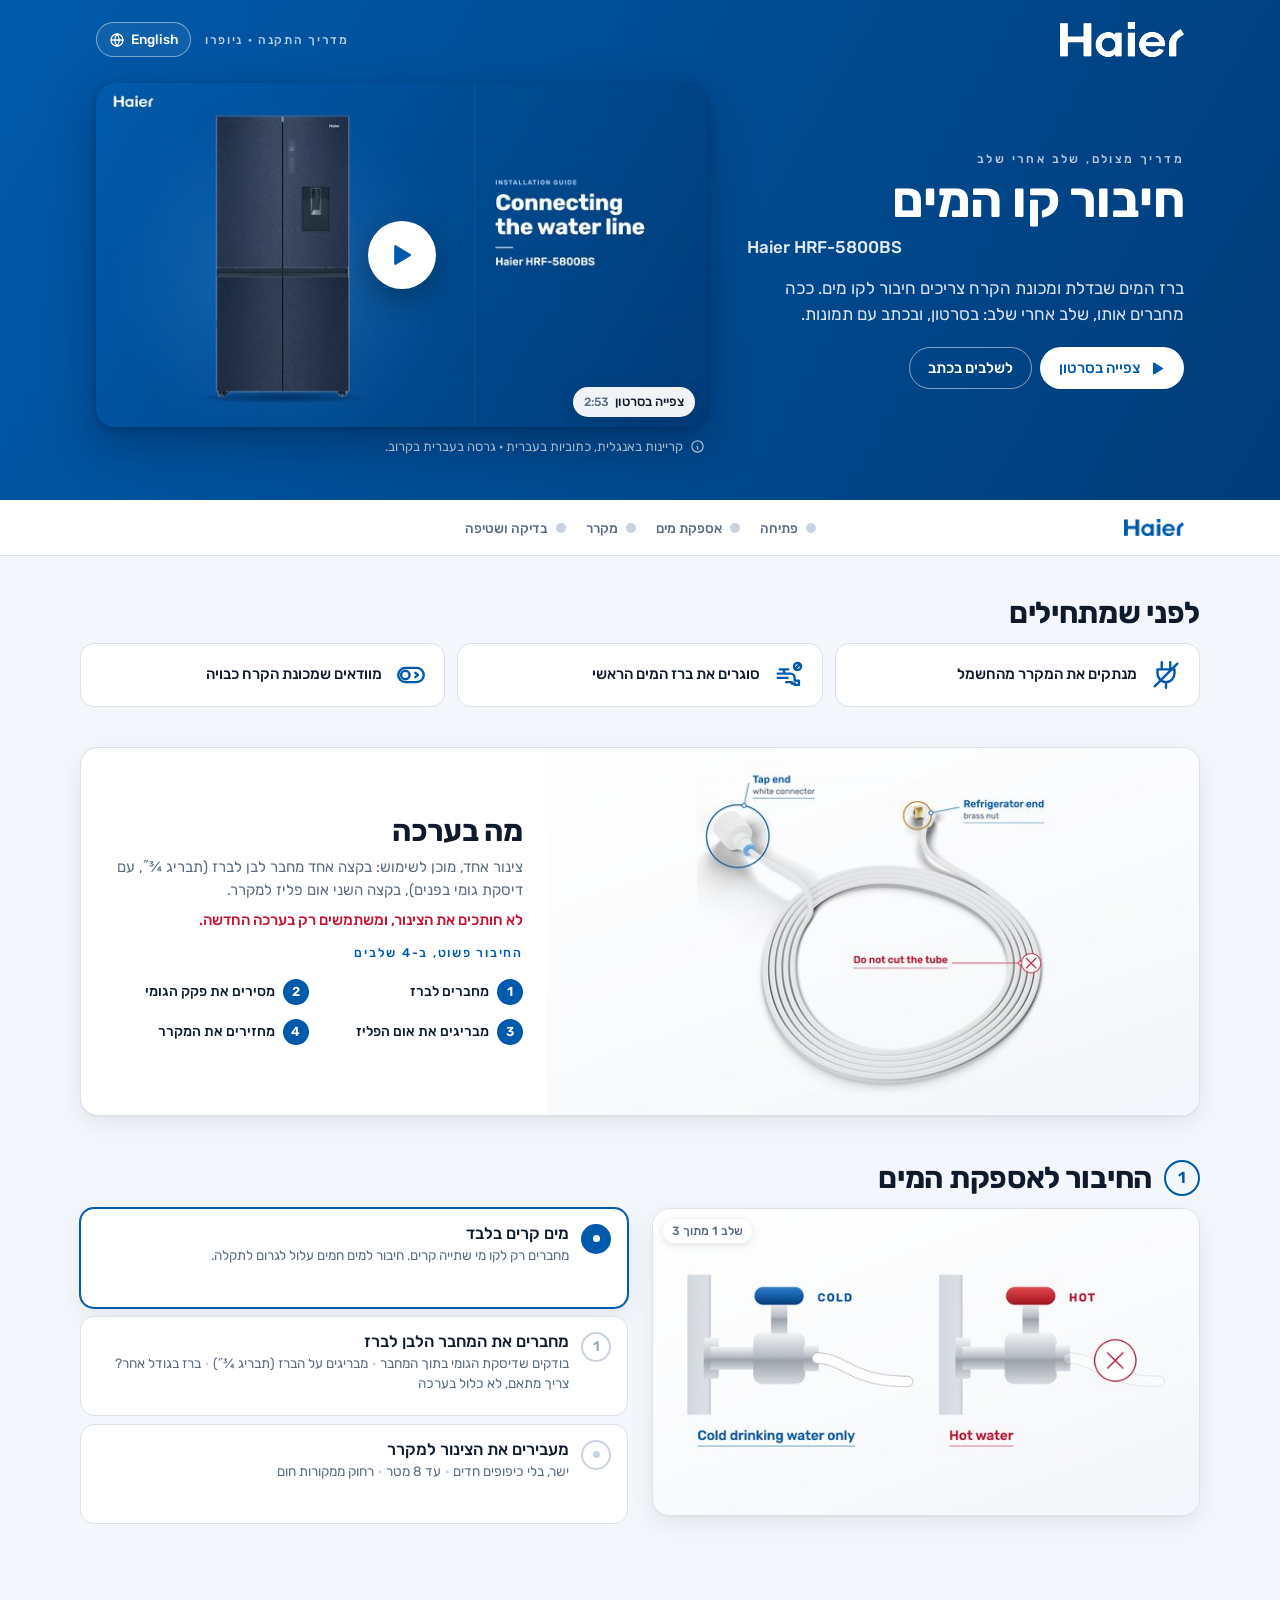
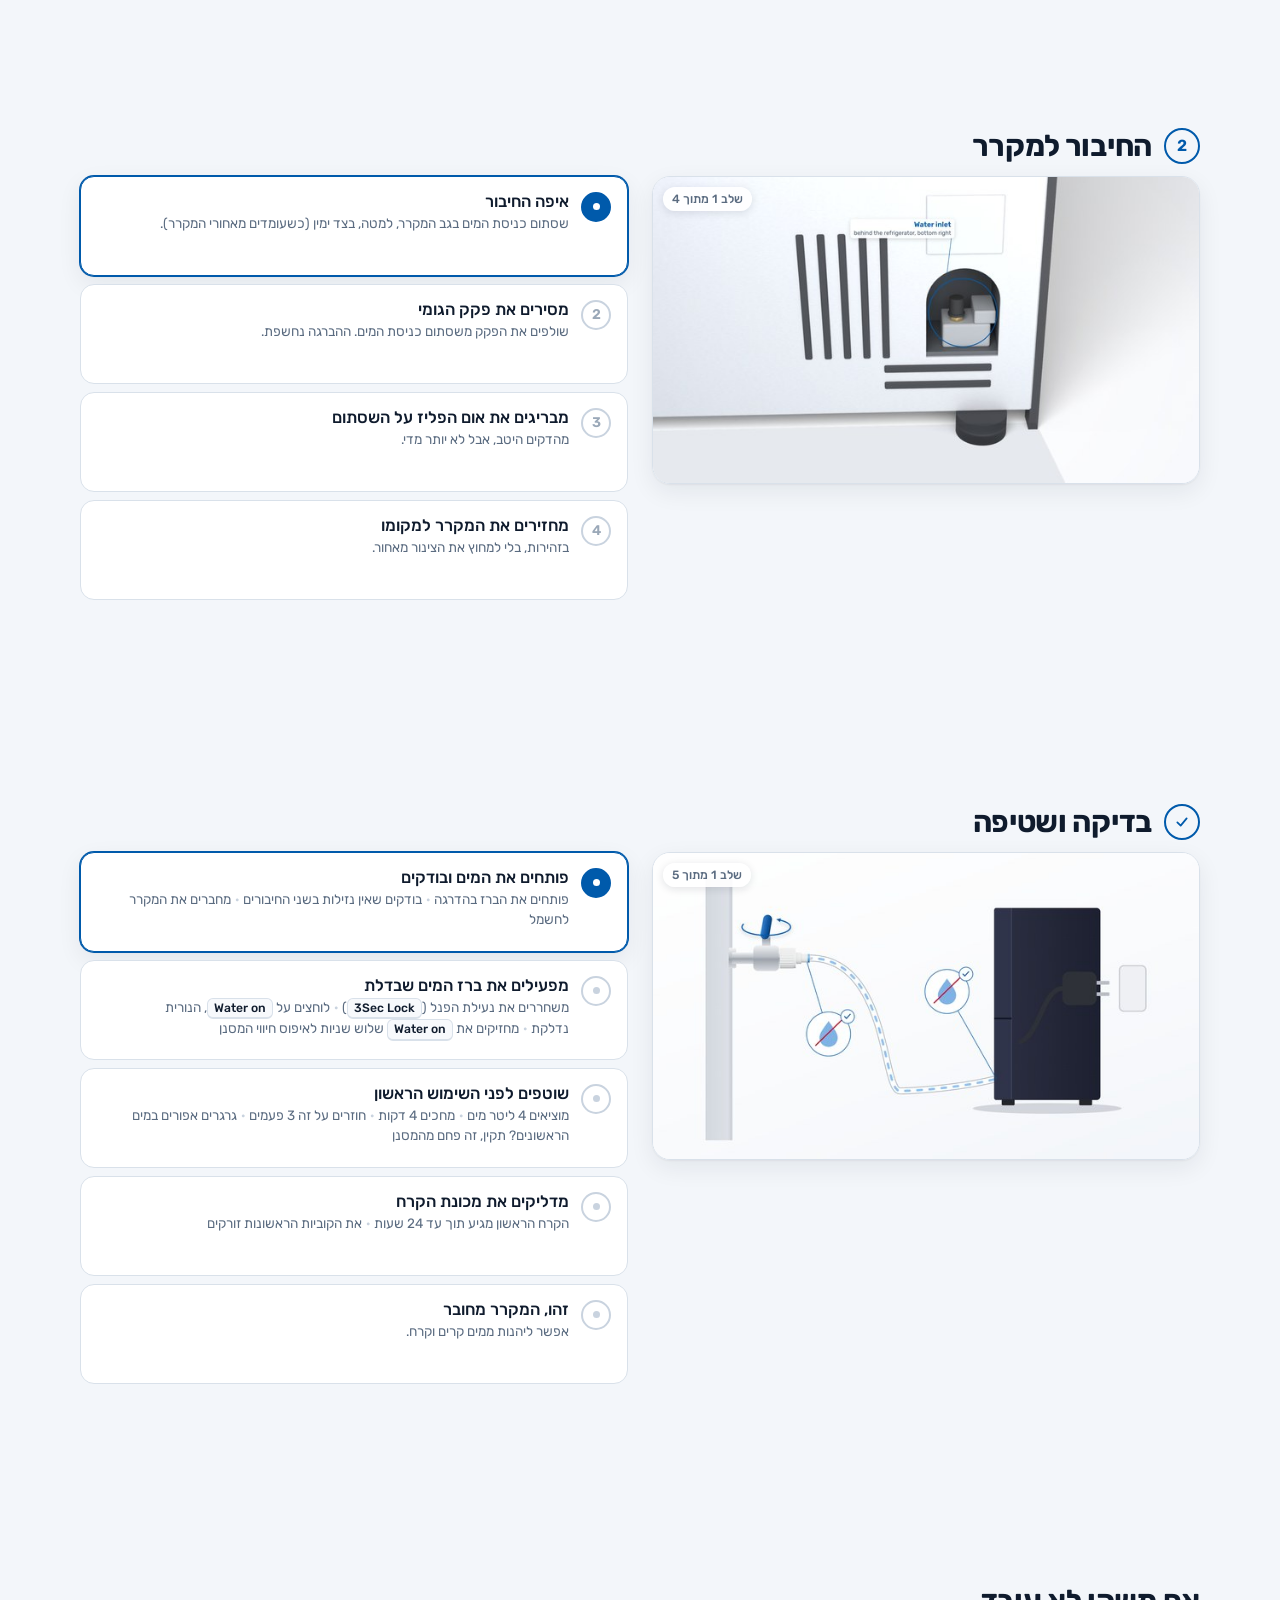
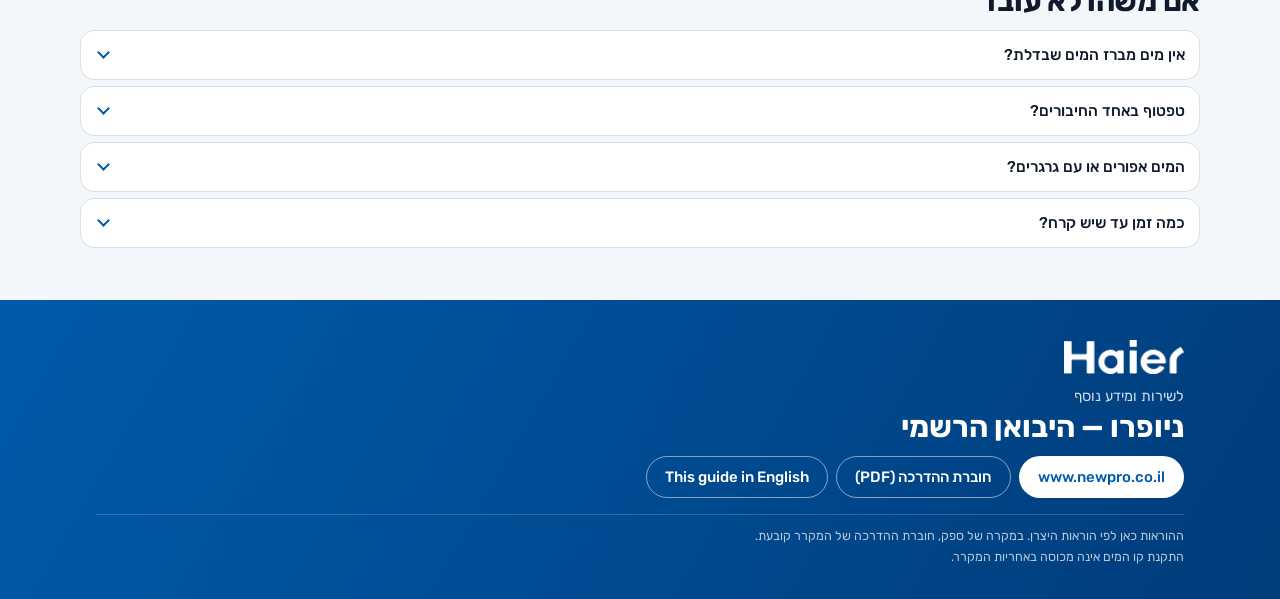
==== haier-hrf-5800bs/index.html @ 28e9e1e9 "Haier HRF-5800BS guide: water-line page (he + en), interactive chapter viewer, v2.2 videos, gateway " ====
<!doctype html>
<html lang="he" dir="rtl">
<head>
<script>
/* Always open at the top (mobile + desktop): no browser scroll restoration,
   no jump to a #section left in the URL by an in-page link. */
(function () {
  try { if ("scrollRestoration" in history) history.scrollRestoration = "manual"; } catch (e) {}
  var moved = false;
  ["touchstart", "pointerdown", "wheel", "keydown"].forEach(function (t) {
    try { window.addEventListener(t, function () { moved = true; }, { capture: true, passive: true, once: true }); } catch (e) {}
  });
  function busy() { return !!(document.fullscreenElement || document.webkitFullscreenElement || window.__nlHold); }
  function top(force) {
    if (busy() || (moved && force !== true)) return;
    var h = document.documentElement, prev = h.style.scrollBehavior;
    h.style.scrollBehavior = "auto";
    window.scrollTo(0, 0);
    h.style.scrollBehavior = prev;
  }
  if (location.hash) { try { history.replaceState(null, "", location.pathname + location.search); } catch (e) {} }
  top();
  document.addEventListener("DOMContentLoaded", top);
  window.addEventListener("load", function () { top(); setTimeout(top, 0); });
  window.addEventListener("pageshow", function (e) { if (e.persisted) top(true); });
})();
</script>
<meta charset="utf-8">
<script>
  /* ================================================================
     הגדרות הדף — זה המקום היחיד שצריך לשנות
     VIDEO_URL: ריק = פוסטר בלבד. קישור YouTube = נגן YouTube מוטמע. כל קישור אחר (‎.mp4) = נגן <video>.
     VIDEO_URL_VERTICAL: אותו סרטון לאורך (9:16). כשהוא קיים, "הפעלה" שואלת "איך לצפות?". ריק או חסר = מנגנים לרוחב ישר.
     הסרטון כרגע (v2.2) בקריינות אנגלית עם כתוביות בעברית; כשתהיה גרסה עברית מחליפים כאן את שני הקישורים.
     MANUAL_URL: קישור ל-PDF של חוברת ההדרכה (ריק = הכפתור לא מוצג).
     SERVICE_PHONE: טלפון שירות (ריק = השורה לא מוצגת; בפוטר יש קישור לאתר ניופרו).
     ASSET_BASE: הנתיב לתיקיית הדף (img/, video/). כאן ריק; בדף האנגלי "../".
     ================================================================ */
  var VIDEO_URL = "video/water-line-en.mp4?v=2.2";
  var VIDEO_URL_VERTICAL = "video/water-line-en-vertical.mp4?v=2.2";
  var MANUAL_URL = "";
  var SERVICE_PHONE = "";
  var ASSET_BASE = "";
  var VIDEO_POSTER = "img/poster.jpg";
  var GUIDE_TEXT = {
    videoSoon: "הסרטון יעלה בקרוב",
    videoSoonShort: "הסרטון בקרוב",
    videoTitle: "סרטון: חיבור קו המים למקרר Haier HRF-5800BS",
    videoVertical: " (לאורך)",
    stepOf: "שלב {i} מתוך {n}"
  };
  document.documentElement.className += " js";
</script>
<meta name="viewport" content="width=device-width, initial-scale=1, viewport-fit=cover">
<meta name="robots" content="noindex, nofollow">
<title>חיבור קו המים · Haier HRF-5800BS</title>
<meta name="description" content="מדריך מצולם, שלב אחרי שלב: חיבור קו המים למקרר Haier HRF-5800BS — מה בערכה, חיבור לברז ולמקרר, בדיקה ושטיפה. ניופרו, היבואן הרשמי.">
<link rel="canonical" href="https://mlb-code.github.io/newpan-guides/haier-hrf-5800bs/">
<link rel="alternate" hreflang="he" href="https://mlb-code.github.io/newpan-guides/haier-hrf-5800bs/">
<link rel="alternate" hreflang="en" href="https://mlb-code.github.io/newpan-guides/haier-hrf-5800bs/en/">
<link rel="alternate" hreflang="x-default" href="https://mlb-code.github.io/newpan-guides/haier-hrf-5800bs/">
<meta name="theme-color" content="#005AAB">
<meta property="og:type" content="website">
<meta property="og:locale" content="he_IL">
<meta property="og:locale:alternate" content="en_US">
<meta property="og:title" content="חיבור קו המים · Haier HRF-5800BS">
<meta property="og:description" content="מדריך מצולם, שלב אחרי שלב. ניופרו — היבואן הרשמי.">
<meta property="og:image" content="https://mlb-code.github.io/newpan-guides/haier-hrf-5800bs/img/poster.jpg">
<meta property="og:image:width" content="1280">
<meta property="og:image:height" content="720">
<link rel="icon" href="data:image/svg+xml,%3Csvg xmlns='http://www.w3.org/2000/svg' viewBox='0 0 32 32'%3E%3Crect width='32' height='32' rx='8' fill='%23005AAB'/%3E%3Cpath d='M16 6s-7 7.6-7 12.6a7 7 0 0 0 14 0C23 13.6 16 6 16 6z' fill='%23fff'/%3E%3C/svg%3E">
<link rel="preconnect" href="https://fonts.googleapis.com">
<link rel="preconnect" href="https://fonts.gstatic.com" crossorigin>
<link href="https://fonts.googleapis.com/css2?family=Rubik:wght@400;500;600;700&display=swap" rel="stylesheet">
<link rel="stylesheet" href="haier.css">
</head>
<body>
<div class="page" id="page">

  <!-- ===== hero: the opening card ===== -->
  <header class="hero" id="top">
    <div class="wrap">
      <div class="hero-top">
        <img class="logo" src="img/logo-haier-white.png" width="1952" height="552" alt="Haier">
        <div class="side">
          <span class="tag">מדריך התקנה · ניופרו</span>
          <a class="lang-switch" id="langSwitch" href="en/" hreflang="en" lang="en" dir="ltr" title="This guide in English"><svg viewBox="0 0 24 24" fill="none" stroke="currentColor" stroke-width="1.9" stroke-linecap="round" stroke-linejoin="round" aria-hidden="true"><circle cx="12" cy="12" r="9"/><path d="M3 12h18M12 3a14 14 0 0 1 0 18M12 3a14 14 0 0 0 0 18"/></svg>English</a>
        </div>
      </div>
      <div class="hero-grid">
        <div class="hero-copy">
          <p class="eyebrow">מדריך מצולם, שלב אחרי שלב</p>
          <h1>חיבור קו המים</h1>
          <p class="model ltr">Haier HRF-5800BS</p>
          <p class="lead">ברז המים שבדלת ומכונת הקרח צריכים חיבור לקו מים. ככה מחברים אותו, שלב אחרי שלב: בסרטון, ובכתב עם תמונות.</p>
          <div class="hero-cta">
            <a class="btn btn-white" id="watch" href="#player"><svg viewBox="0 0 24 24" fill="currentColor" aria-hidden="true"><path d="M7 4.5v15a1 1 0 0 0 1.5.86l12.5-7.5a1 1 0 0 0 0-1.72L8.5 3.64A1 1 0 0 0 7 4.5z"/></svg>צפייה בסרטון</a>
            <a class="btn btn-ghost" href="#intro">לשלבים בכתב</a>
          </div>
        </div>
        <div class="hero-stage">
          <figure class="player" id="player" aria-label="סרטון ההדרכה">
            <img class="poster" src="img/poster.jpg" srcset="img/poster-640.jpg 640w, img/poster.jpg 1280w" sizes="(min-width: 900px) 640px, 100vw" width="1280" height="720" alt="כרטיס הפתיחה של הסרטון: מקרר Haier HRF-5800BS על רקע כחול" fetchpriority="high">
            <button class="play" id="play" type="button" aria-label="הפעלת סרטון ההדרכה">
              <svg viewBox="0 0 24 24" fill="currentColor" aria-hidden="true"><path d="M7 4.5v15a1 1 0 0 0 1.5.86l12.5-7.5a1 1 0 0 0 0-1.72L8.5 3.64A1 1 0 0 0 7 4.5z"/></svg>
            </button>
            <span class="play-meta" id="play-meta">צפייה בסרטון <small class="ltr" id="play-len">2:53</small></span>
            <button class="close" id="close" type="button" hidden>
              <svg viewBox="0 0 24 24" fill="none" stroke="currentColor" stroke-width="2.4" stroke-linecap="round" aria-hidden="true"><path d="M6 6l12 12M18 6L6 18"/></svg><span class="close-t">סגירה</span>
            </button>
            <div class="chooser" id="chooser" role="dialog" aria-labelledby="chT" hidden>
              <button class="ch-x" id="chX" type="button" aria-label="ביטול"><svg viewBox="0 0 24 24" fill="none" stroke="currentColor" stroke-width="2.4" stroke-linecap="round" aria-hidden="true"><path d="M6 6l12 12M18 6L6 18"/></svg></button>
              <p class="ch-t" id="chT">איך לצפות?</p>
              <div class="ch-opts">
                <button class="ch-o" id="chV" type="button">
                  <svg viewBox="0 0 30 48" aria-hidden="true"><rect x="2.5" y="2.5" width="25" height="43" rx="5.5" fill="#fff" stroke="currentColor" stroke-width="2.6"/><path d="M11.5 18.5v11a.9.9 0 0 0 1.35.78l9.3-5.5a.9.9 0 0 0 0-1.56l-9.3-5.5a.9.9 0 0 0-1.35.78z" fill="currentColor"/></svg>
                  <b>לאורך</b><small>מותאם לטלפון</small>
                </button>
                <button class="ch-o" id="chH" type="button">
                  <svg viewBox="0 0 64 48" aria-hidden="true"><rect x="2.5" y="8.5" width="59" height="31" rx="5.5" fill="#fff" stroke="currentColor" stroke-width="2.6"/><path d="M27.5 18.5v11a.9.9 0 0 0 1.35.78l9.3-5.5a.9.9 0 0 0 0-1.56l-9.3-5.5a.9.9 0 0 0-1.35.78z" fill="currentColor"/></svg>
                  <b>לרוחב</b><small>מסך רחב</small>
                </button>
              </div>
            </div>
          </figure>
          <p class="player-note" id="player-note"><svg viewBox="0 0 24 24" fill="none" stroke="currentColor" stroke-width="1.8" stroke-linecap="round" stroke-linejoin="round" aria-hidden="true"><circle cx="12" cy="12" r="9"/><path d="M12 8h.01M11 12h1v4h1"/></svg><span>קריינות באנגלית, כתוביות בעברית · גרסה בעברית בקרוב.</span></p>
        </div>
      </div>
    </div>
  </header>

  <!-- ===== progress dots ===== -->
  <nav class="dots" id="dotsNav" aria-label="פרקי המדריך">
    <div class="wrap">
      <img class="mini" src="img/logo-haier-blue.png" width="1952" height="552" alt="">
      <ol>
        <li data-secs="intro,kit"><a href="#intro"><i class="d"></i><span>פתיחה</span></a></li>
        <li data-secs="supply"><a href="#supply"><i class="d"></i><span>אספקת מים</span></a></li>
        <li data-secs="fridge"><a href="#fridge"><i class="d"></i><span>מקרר</span></a></li>
        <li data-secs="check,faq"><a href="#check"><i class="d"></i><span>בדיקה ושטיפה</span></a></li>
      </ol>
      <span class="spacer" aria-hidden="true"></span>
    </div>
  </nav>

  <main>
    <!-- ===== before you start ===== -->
    <section class="sec wrap" id="intro">
      <div class="sec-head rv"><h2 class="t2">לפני שמתחילים</h2></div>
      <ul class="prep rv">
        <li><svg viewBox="0 0 24 24" fill="none" stroke="currentColor" stroke-width="1.7" stroke-linecap="round" stroke-linejoin="round" aria-hidden="true"><path d="M9 3v5M15 3v5M6 8h12v3a6 6 0 0 1-12 0V8zM12 17v4M4 20l16-16"/></svg><span>מנתקים את המקרר מהחשמל</span></li>
        <li><svg viewBox="0 0 24 24" fill="none" stroke="currentColor" stroke-width="1.7" stroke-linecap="round" stroke-linejoin="round" aria-hidden="true"><path d="M4 11h9a3 3 0 0 1 3 3v2h3v3h-3v-1h-2v-1h-4M8.5 11V8M5.5 8h6M11 14H4"/><circle cx="18" cy="6" r="2.5"/><path d="M16.2 7.8l3.6-3.6"/></svg><span>סוגרים את ברז המים הראשי</span></li>
        <li><svg viewBox="0 0 24 24" fill="none" stroke="currentColor" stroke-width="1.7" stroke-linecap="round" stroke-linejoin="round" aria-hidden="true"><rect x="3" y="7" width="18" height="10" rx="5"/><circle cx="8" cy="12" r="3"/><path d="M15 10.5l2 1.5-2 1.5"/></svg><span>מוודאים שמכונת הקרח כבויה</span></li>
      </ul>
    </section>

    <!-- ===== in the kit + the 4 steps ===== -->
    <section class="sec wrap" id="kit">
      <div class="card kit rv">
        <img src="img/kit.jpg" srcset="img/kit-640.jpg 640w, img/kit.jpg 1280w" sizes="(min-width: 900px) 640px, 100vw" width="1280" height="720" alt="ערכת קו המים: צינור לבן מגולגל; תווית על הקצה לברז (מחבר לבן) ועל הקצה למקרר (אום פליז); 'לא חותכים את הצינור'" loading="lazy">
        <div class="kit-txt">
          <h2 class="t2">מה בערכה</h2>
          <p>צינור אחד, מוכן לשימוש: בקצה אחד מחבר לבן לברז (תבריג ¾″, עם דיסקת גומי בפנים), בקצה השני אום פליז למקרר.</p>
          <p class="warn">לא חותכים את הצינור, ומשתמשים רק בערכה החדשה.</p>
          <div class="four-t">החיבור פשוט, ב-4 שלבים</div>
          <ol class="four">
            <li><a href="#s1"><span class="mk" aria-hidden="true">1</span>מחברים לברז</a></li>
            <li><a href="#s2"><span class="mk" aria-hidden="true">2</span>מסירים את פקק הגומי</a></li>
            <li><a href="#s3"><span class="mk" aria-hidden="true">3</span>מבריגים את אום הפליז</a></li>
            <li><a href="#s4"><span class="mk" aria-hidden="true">4</span>מחזירים את המקרר</a></li>
          </ol>
        </div>
      </div>
    </section>

    <!-- ===== part 1: water supply ===== -->
    <section class="chap wrap" id="supply" data-chap>
      <div class="sec-head rv"><span class="n" aria-hidden="true">1</span><h2 class="t2">החיבור לאספקת המים</h2></div>
      <div class="split">
        <div class="stage-wrap">
          <figure class="stage" aria-live="polite">
            <img class="shot is-on" data-shot="cold" src="img/cold-only.jpg" srcset="img/cold-only-640.jpg 640w, img/cold-only.jpg 1280w" sizes="(min-width: 900px) 640px, 100vw" width="1280" height="720" alt="ברז מים קרים עם סימן וי, ברז מים חמים עם סימן איקס">
            <img class="shot" data-shot="tap" src="img/tap.jpg" srcset="img/tap-640.jpg 640w, img/tap.jpg 1280w" sizes="(min-width: 900px) 640px, 100vw" width="1280" height="720" alt="המחבר הלבן מתברג על ברז המים; תווית: תבריג שלושה רבעי אינץ'" loading="lazy">
            <img class="shot" data-shot="route" src="img/route.jpg" srcset="img/route-640.jpg 640w, img/route.jpg 1280w" sizes="(min-width: 900px) 640px, 100vw" width="1280" height="720" alt="צינור ישר עם וי, צינור מכופף עם איקס, רדיאטור עם איקס, וקו מידה: עד 8 מטר" loading="lazy">
            <span class="cnt" aria-hidden="true"></span>
          </figure>
        </div>
        <ol class="steps">
          <li class="step is-on"><button class="step-btn" type="button" data-shot="cold" aria-current="true"><span class="mk dot" aria-hidden="true"></span><span class="st"><b>מים קרים בלבד</b><small>מחברים רק לקו מי שתייה קרים. חיבור למים חמים עלול לגרום לתקלה.</small></span></button></li>
          <li class="step" id="s1"><button class="step-btn" type="button" data-shot="tap"><span class="mk" aria-hidden="true">1</span><span class="st"><b>מחברים את המחבר הלבן לברז</b><small>בודקים שדיסקת הגומי בתוך המחבר<span class="sep">·</span>מבריגים על הברז (תבריג ¾″)<span class="sep">·</span>ברז בגודל אחר? צריך מתאם, לא כלול בערכה</small></span></button></li>
          <li class="step"><button class="step-btn" type="button" data-shot="route"><span class="mk dot" aria-hidden="true"></span><span class="st"><b>מעבירים את הצינור למקרר</b><small>ישר, בלי כיפופים חדים<span class="sep">·</span>עד 8 מטר<span class="sep">·</span>רחוק ממקורות חום</small></span></button></li>
        </ol>
      </div>
    </section>

    <!-- ===== part 2: refrigerator ===== -->
    <section class="chap wrap" id="fridge" data-chap>
      <div class="sec-head rv"><span class="n" aria-hidden="true">2</span><h2 class="t2">החיבור למקרר</h2></div>
      <div class="split">
        <div class="stage-wrap">
          <figure class="stage" aria-live="polite">
            <img class="shot is-on" data-shot="inlet" src="img/inlet.jpg" srcset="img/inlet-640.jpg 640w, img/inlet.jpg 1280w" sizes="(min-width: 900px) 640px, 100vw" width="1280" height="720" alt="גב המקרר, עיגול סביב שסתום כניסת המים בפינה התחתונה" loading="lazy">
            <img class="shot" data-shot="cap" src="img/cap.jpg" srcset="img/cap-640.jpg 640w, img/cap.jpg 1280w" sizes="(min-width: 900px) 640px, 100vw" width="1280" height="720" alt="תקריב על השסתום אחרי הסרת פקק הגומי: הברגת פליז חשופה" loading="lazy">
            <img class="shot" data-shot="nut" src="img/nut.jpg" srcset="img/nut-640.jpg 640w, img/nut.jpg 1280w" sizes="(min-width: 900px) 640px, 100vw" width="1280" height="720" alt="אום הפליז של הצינור מוברג על השסתום" loading="lazy">
            <img class="shot" data-shot="push" src="img/push.jpg" srcset="img/push-640.jpg 640w, img/push.jpg 1280w" sizes="(min-width: 900px) 640px, 100vw" width="1280" height="720" alt="המקרר חוזר למקומו ליד הקיר, הצינור מאחוריו לא נמחץ" loading="lazy">
            <span class="cnt" aria-hidden="true"></span>
          </figure>
        </div>
        <ol class="steps">
          <li class="step is-on"><button class="step-btn" type="button" data-shot="inlet" aria-current="true"><span class="mk dot" aria-hidden="true"></span><span class="st"><b>איפה החיבור</b><small>שסתום כניסת המים בגב המקרר, למטה, בצד ימין (כשעומדים מאחורי המקרר).</small></span></button></li>
          <li class="step" id="s2"><button class="step-btn" type="button" data-shot="cap"><span class="mk" aria-hidden="true">2</span><span class="st"><b>מסירים את פקק הגומי</b><small>שולפים את הפקק משסתום כניסת המים. ההברגה נחשפת.</small></span></button></li>
          <li class="step" id="s3"><button class="step-btn" type="button" data-shot="nut"><span class="mk" aria-hidden="true">3</span><span class="st"><b>מבריגים את אום הפליז על השסתום</b><small>מהדקים היטב, אבל לא יותר מדי.</small></span></button></li>
          <li class="step" id="s4"><button class="step-btn" type="button" data-shot="push"><span class="mk" aria-hidden="true">4</span><span class="st"><b>מחזירים את המקרר למקומו</b><small>בזהירות, בלי למחוץ את הצינור מאחור.</small></span></button></li>
        </ol>
      </div>
    </section>

    <!-- ===== check & flush ===== -->
    <section class="chap wrap" id="check" data-chap>
      <div class="sec-head rv"><span class="n" aria-hidden="true"><svg viewBox="0 0 30 30"><path d="M8,15.5 l5,5 l9,-11" fill="none" stroke="currentColor" stroke-width="2.6" stroke-linecap="round" stroke-linejoin="round"/></svg></span><h2 class="t2">בדיקה ושטיפה</h2></div>
      <div class="split">
        <div class="stage-wrap">
          <figure class="stage" aria-live="polite">
            <img class="shot is-on" data-shot="check" src="img/check.jpg" srcset="img/check-640.jpg 640w, img/check.jpg 1280w" sizes="(min-width: 900px) 640px, 100vw" width="1280" height="720" alt="הברז נפתח, סימני בדיקה בשני החיבורים, והמקרר מחובר לחשמל" loading="lazy">
            <img class="shot" data-shot="panel" src="img/panel.jpg" srcset="img/panel-640.jpg 640w, img/panel.jpg 1280w" sizes="(min-width: 900px) 640px, 100vw" width="1280" height="720" alt="פנל התצוגה של המקרר, עם תוויות על הלחצנים Water on ו-3Sec Lock" loading="lazy">
            <img class="shot" data-shot="flush" src="img/flush.jpg" srcset="img/flush-640.jpg 640w, img/flush.jpg 1280w" sizes="(min-width: 900px) 640px, 100vw" width="1280" height="720" alt="שטיפה: כוס מתמלאת, 4 ליטר, המתנה 4 דקות, שלוש פעמים" loading="lazy">
            <img class="shot" data-shot="ice" src="img/ice.jpg" srcset="img/ice-640.jpg 640w, img/ice.jpg 1280w" sizes="(min-width: 900px) 640px, 100vw" width="1280" height="720" alt="פנל התצוגה עם לחצן מכונת הקרח דולק, שעון 24 שעות וקוביות ראשונות לפח" loading="lazy">
            <img class="shot" data-shot="done" src="img/done.jpg" srcset="img/done-640.jpg 640w, img/done.jpg 1280w" sizes="(min-width: 900px) 640px, 100vw" width="1280" height="720" alt="חזית המקרר, ולידו כוס עם מים וקרח" loading="lazy">
            <span class="cnt" aria-hidden="true"></span>
          </figure>
        </div>
        <ol class="steps">
          <li class="step is-on"><button class="step-btn" type="button" data-shot="check" aria-current="true"><span class="mk dot" aria-hidden="true"></span><span class="st"><b>פותחים את המים ובודקים</b><small>פותחים את הברז בהדרגה<span class="sep">·</span>בודקים שאין נזילות בשני החיבורים<span class="sep">·</span>מחברים את המקרר לחשמל</small></span></button></li>
          <li class="step"><button class="step-btn" type="button" data-shot="panel"><span class="mk dot" aria-hidden="true"></span><span class="st"><b>מפעילים את ברז המים שבדלת</b><small>משחררים את נעילת הפנל (<span class="kbd">3Sec Lock</span>)<span class="sep">·</span>לוחצים על <span class="kbd">Water on</span>, הנורית נדלקת<span class="sep">·</span>מחזיקים את <span class="kbd">Water on</span> שלוש שניות לאיפוס חיווי המסנן</small></span></button></li>
          <li class="step"><button class="step-btn" type="button" data-shot="flush"><span class="mk dot" aria-hidden="true"></span><span class="st"><b>שוטפים לפני השימוש הראשון</b><small>מוציאים 4 ליטר מים<span class="sep">·</span>מחכים 4 דקות<span class="sep">·</span>חוזרים על זה 3 פעמים<span class="sep">·</span>גרגרים אפורים במים הראשונים? תקין, זה פחם מהמסנן</small></span></button></li>
          <li class="step"><button class="step-btn" type="button" data-shot="ice"><span class="mk dot" aria-hidden="true"></span><span class="st"><b>מדליקים את מכונת הקרח</b><small>הקרח הראשון מגיע תוך עד 24 שעות<span class="sep">·</span>את הקוביות הראשונות זורקים</small></span></button></li>
          <li class="step" id="done"><button class="step-btn" type="button" data-shot="done"><span class="mk dot" aria-hidden="true"></span><span class="st"><b>זהו, המקרר מחובר</b><small>אפשר ליהנות ממים קרים וקרח.</small></span></button></li>
        </ol>
      </div>
    </section>

    <!-- ===== FAQ ===== -->
    <section class="sec wrap" id="faq">
      <div class="sec-head rv"><h2 class="t2">אם משהו לא עובד</h2></div>
      <div class="faq rv">
        <details>
          <summary>אין מים מברז המים שבדלת?</summary>
          <div class="a">
            <p>בודקים לפי הסדר:</p>
            <ol>
              <li>הפנל לא נעול (לחיצה ארוכה על <span class="kbd">3Sec Lock</span> משחררת).</li>
              <li>הזרמת המים פעילה: לוחצים על <span class="kbd">Water on</span>, והנורית דולקת.</li>
              <li>ברז המים הראשי פתוח.</li>
              <li>המקרר מחובר לחשמל.</li>
              <li>הדלת הימנית של תא הקירור סגורה. כשהיא פתוחה לא יוצאים מים, גם כשההזרמה פעילה.</li>
            </ol>
          </div>
        </details>
        <details>
          <summary>טפטוף באחד החיבורים?</summary>
          <div class="a"><p>סוגרים את ברז המים הראשי. בחיבור לברז בודקים שדיסקת הגומי יושבת בתוך המחבר הלבן; בגב המקרר מהדקים שוב את אום הפליז, חזק אבל לא יותר מדי. פותחים את הברז בהדרגה ובודקים שוב.</p></div>
        </details>
        <details>
          <summary>המים אפורים או עם גרגרים?</summary>
          <div class="a"><p>במים הראשונים זה תקין: פחם מהמסנן החדש. ממשיכים בשטיפה (4 ליטר, המתנה של 4 דקות, שלוש פעמים) עד שהמים צלולים.</p></div>
        </details>
        <details>
          <summary>כמה זמן עד שיש קרח?</summary>
          <div class="a"><p>עד 24 שעות מהרגע שמדליקים את מכונת הקרח. את הקוביות הראשונות זורקים.</p></div>
        </details>
      </div>
    </section>
  </main>
</div>

<!-- ===== footer: the end card ===== -->
<footer class="site-footer" id="siteFooter">
  <div class="wrap">
    <img class="logo" src="img/logo-haier-white.png" width="1952" height="552" alt="Haier">
    <p class="f-lead">לשירות ומידע נוסף</p>
    <p class="f-name">ניופרו — היבואן הרשמי</p>
    <div class="f-actions">
      <a class="btn btn-white ltr" href="https://www.newpro.co.il/" target="_blank" rel="noopener">www.newpro.co.il</a>
      <a class="btn btn-ghost" id="manual-btn" href="#" target="_blank" rel="noopener" hidden>חוברת ההדרכה (PDF)</a>
      <a class="btn btn-ghost" href="en/" hreflang="en" lang="en" dir="ltr">This guide in English</a>
    </div>
    <p class="phone" id="phoneRow" hidden>שירות לקוחות: <span id="phone"></span></p>
    <div class="f-small">
      <p>ההוראות כאן לפי הוראות היצרן. במקרה של ספק, חוברת ההדרכה של המקרר קובעת.</p>
      <p>התקנת קו המים אינה מכוסה באחריות המקרר.</p>
    </div>
  </div>
</footer>

<div class="vo" id="vo" role="dialog" aria-modal="true" aria-label="סרטון ההדרכה, לאורך" hidden>
  <button class="vo-x" id="voClose" type="button"><svg viewBox="0 0 24 24" fill="none" stroke="currentColor" stroke-width="2.4" stroke-linecap="round" aria-hidden="true"><path d="M6 6l12 12M18 6L6 18"/></svg>סגירה</button>
</div>

<script src="haier.js" defer></script>
</body>
</html>
---- haier-hrf-5800bs/haier.css ----
/* Haier HRF-5800BS · water-line guide (v2). Shared by the Hebrew page (RTL) and the English page (LTR).
   Visual language = the v2.2 video ("Haier catalogue"): Rubik, white/#F3F6FA background, Haier blue #005AAB, dark-blue opening/closing
   cards, a split screen (picture + instruction panel) per chapter, numbered circles, progress dots.
   Type scale: --t1 hero title · --t2 section/chapter titles · body 16/15 · small 13.5. */
:root {
  color-scheme: light;
  --blue: #005AAB; --blue-dark: #003C7A; --blue-fill: #EAF2FB; --blue-soft: #8EB3DA;
  --ink: #0F1B2D; --muted: #5A6B80; --faint: #9AA8B8; --line: #D9E1EA; --ring: #C9D3DF;
  --bg: #F3F6FA; --paper: #FFFFFF; --red: #C8102E;
  --shadow: 0 1px 2px rgba(15, 27, 45, .05), 0 8px 24px rgba(15, 27, 45, .07);
  --nav-h: 52px; --r: 18px; --gap: 14px;
  --t1: clamp(30px, 7.6vw, 50px); --t2: clamp(22px, 5.4vw, 30px);
  --dark: linear-gradient(120deg, #005AAB 0%, #004A8F 55%, #003C7A 100%);
  --ease: cubic-bezier(.2, .7, .2, 1);
}
*, *::before, *::after { box-sizing: border-box; }
html { -webkit-text-size-adjust: 100%; text-size-adjust: 100%; scroll-padding-top: calc(var(--nav-h) + 10px); }
html:focus-within { scroll-behavior: smooth; }
body {
  margin: 0; background: var(--bg); color: var(--ink);
  font-family: "Rubik", system-ui, -apple-system, "Segoe UI", Arial, sans-serif; font-size: 16px; line-height: 1.5;
  -webkit-font-smoothing: antialiased; overflow-wrap: anywhere;
}
img, svg, video { max-width: 100%; }
img { height: auto; display: block; }
a { color: var(--blue); }
button { font: inherit; color: inherit; }
.ltr { direction: ltr; unicode-bidi: isolate; }
.sr { position: absolute; width: 1px; height: 1px; margin: -1px; padding: 0; overflow: hidden; clip: rect(0 0 0 0); white-space: nowrap; border: 0; }
.wrap { width: 100%; max-width: 1120px; margin-inline: auto; padding-inline: 16px; }
:focus-visible { outline: 3px solid #2F7FD1; outline-offset: 2px; border-radius: 8px; }
.t2 { margin: 0; font-size: var(--t2); line-height: 1.15; font-weight: 700; letter-spacing: -.01em; }
.kbd { display: inline-block; padding: 0 6px; border: 1px solid var(--line); border-bottom-width: 2px; border-radius: 6px; background: #F7F9FC; font-size: .9em; font-weight: 500; color: var(--ink); direction: ltr; unicode-bidi: isolate; line-height: 1.5; }

/* ================= hero: the opening card ================= */
.hero { position: relative; background: var(--dark); color: #fff; overflow: hidden; }
.hero-top { display: flex; align-items: center; justify-content: space-between; gap: 12px; padding: 14px 0 4px; }
.hero-top .logo { width: 104px; height: auto; }
.hero-top .side { display: flex; align-items: center; gap: 8px 14px; }
.hero-top .tag { font-size: 12px; letter-spacing: .14em; text-transform: uppercase; color: rgba(255,255,255,.72); font-weight: 500; display: none; }
.lang-switch {
  display: inline-flex; align-items: center; gap: 6px; padding: 6px 12px; border-radius: 999px; min-height: 34px;
  border: 1px solid rgba(255,255,255,.45); color: #fff; text-decoration: none; font-size: 13.5px; font-weight: 500; background: rgba(255,255,255,.06);
}
.lang-switch svg { width: 16px; height: 16px; }
.lang-switch:hover { background: rgba(255,255,255,.14); }
.hero-grid { display: grid; gap: 18px; padding: 8px 0 26px; }
.hero-copy .eyebrow { margin: 0 0 6px; font-size: 12px; letter-spacing: .2em; text-transform: uppercase; font-weight: 500; color: rgba(255,255,255,.72); }
.hero-copy h1 { margin: 0; font-size: var(--t1); line-height: 1.05; font-weight: 700; letter-spacing: -.01em; }
.hero-copy .model { margin: 8px 0 0; font-size: 17px; font-weight: 500; color: rgba(255,255,255,.88); }
.hero-copy .lead { margin: 12px 0 0; font-size: 15.5px; color: rgba(255,255,255,.86); max-width: 46ch; }
.hero-cta { display: flex; flex-wrap: wrap; gap: 8px; margin-top: 14px; }
.btn {
  display: inline-flex; align-items: center; justify-content: center; gap: 8px; min-height: 42px; padding: 8px 18px; border-radius: 999px;
  text-decoration: none; font-weight: 500; font-size: 15px; border: 1px solid transparent; cursor: pointer; transition: background .2s, color .2s;
}
.btn svg { width: 17px; height: 17px; flex: 0 0 auto; }
.btn-white { background: #fff; color: var(--blue); }
.btn-white:hover { background: #EAF2FB; }
.btn-ghost { background: transparent; color: #fff; border-color: rgba(255,255,255,.5); }
.btn-ghost:hover { background: rgba(255,255,255,.1); }

/* the player */
.hero-stage { min-width: 0; }
.player {
  position: relative; margin: 0; aspect-ratio: 16 / 9; border-radius: var(--r); overflow: hidden; background: #002B5C;
  box-shadow: 0 18px 44px rgba(0, 20, 50, .35), 0 2px 6px rgba(0, 20, 50, .25); isolation: isolate;
}
.player .poster { position: absolute; inset: 0; width: 100%; height: 100%; object-fit: cover; transition: opacity .3s; }
.player video, .player iframe { position: absolute; inset: 0; width: 100%; height: 100%; border: 0; background: #000; }
.player .play {
  position: absolute; left: 50%; top: 50%; width: 68px; height: 68px; margin: -34px 0 0 -34px; border-radius: 50%; border: 0; cursor: pointer;
  background: #fff; color: var(--blue); display: grid; place-items: center; box-shadow: 0 10px 30px rgba(0,0,0,.3); transition: transform .2s, opacity .2s;
}
.player .play svg { width: 28px; height: 28px; margin-inline-start: 3px; }
.player .play:hover { transform: scale(1.06); }
.player .play:disabled { opacity: .5; cursor: default; transform: none; }
.player .play-meta {
  position: absolute; inset-inline-start: 12px; bottom: 10px; padding: 5px 11px; border-radius: 999px; background: rgba(255,255,255,.94); color: var(--ink);
  font-size: 13px; font-weight: 500; box-shadow: 0 4px 14px rgba(15,27,45,.18); display: inline-flex; gap: 6px; align-items: baseline;
}
.player .play-meta small { font-size: 12px; color: var(--muted); }
.player .close {
  position: absolute; top: 10px; inset-inline-end: 10px; z-index: 4; display: inline-flex; align-items: center; gap: 6px; min-height: 36px; padding: 6px 12px 6px 10px;
  border: 0; border-radius: 999px; background: rgba(255,255,255,.94); color: var(--ink); font-size: 13.5px; font-weight: 500; cursor: pointer; box-shadow: 0 4px 14px rgba(0,0,0,.2);
}
.player .close svg { width: 16px; height: 16px; }
.player .close[hidden] { display: none; }
.hero.is-playing .player .poster, .hero.is-playing .player .play, .hero.is-playing .player .play-meta { opacity: 0; pointer-events: none; }
.player-note { margin: 10px 2px 0; font-size: 13px; color: rgba(255,255,255,.78); display: flex; gap: 7px; align-items: flex-start; }
.player-note svg { width: 15px; height: 15px; flex: 0 0 auto; margin-top: 2px; }

/* "how do you want to watch?" */
.chooser { position: absolute; inset: 0; z-index: 5; display: flex; flex-direction: column; align-items: center; justify-content: center; gap: 10px; padding: 16px; background: rgba(0, 43, 92, .72); backdrop-filter: blur(6px); -webkit-backdrop-filter: blur(6px); }
.chooser[hidden] { display: none; }
.chooser .ch-x { position: absolute; top: 10px; inset-inline-end: 10px; width: 36px; height: 36px; border: 0; border-radius: 50%; background: rgba(255,255,255,.92); color: var(--ink); cursor: pointer; display: grid; place-items: center; }
.chooser .ch-x svg { width: 16px; height: 16px; }
.chooser .ch-t { margin: 0; color: #fff; font-weight: 500; font-size: 16px; }
.ch-opts { display: flex; gap: 10px; flex-wrap: wrap; justify-content: center; }
.ch-o {
  display: flex; flex-direction: column; align-items: center; gap: 3px; min-width: 124px; padding: 10px 14px 9px; border: 0; border-radius: 14px; cursor: pointer;
  background: #fff; color: var(--blue); box-shadow: 0 8px 24px rgba(0,0,0,.25); transition: transform .15s;
}
.ch-o:hover { transform: translateY(-1px); }
.ch-o svg { height: 36px; width: auto; }
.ch-o b { font-weight: 500; color: var(--ink); font-size: 14.5px; }
.ch-o small { font-size: 12px; color: var(--muted); }
@media (max-width: 359px) { .ch-o { min-width: 104px; padding: 8px; } .ch-o svg { height: 30px; } }

/* portrait video: full-screen overlay */
.vo { position: fixed; inset: 0; z-index: 60; background: #000; display: flex; align-items: center; justify-content: center; opacity: 0; transition: opacity .25s; }
.vo.open { opacity: 1; }
.vo[hidden] { display: none; }
.vo video, .vo iframe { width: 100%; height: 100%; max-width: calc(100vh * 9 / 16); border: 0; object-fit: contain; background: #000; }
.vo-x { position: absolute; top: max(10px, env(safe-area-inset-top)); inset-inline-end: 12px; z-index: 2; display: inline-flex; align-items: center; gap: 6px; min-height: 40px; padding: 8px 14px 8px 10px; border: 0; border-radius: 999px; background: rgba(255,255,255,.94); color: var(--ink); font-weight: 500; cursor: pointer; }
.vo-x svg { width: 16px; height: 16px; }

/* ================= progress dots (the video's chapter navigation) ================= */
.dots {
  position: sticky; top: 0; z-index: 40; height: var(--nav-h); background: rgba(255,255,255,.94); backdrop-filter: blur(10px); -webkit-backdrop-filter: blur(10px);
  border-bottom: 1px solid var(--line);
}
.dots .wrap { height: 100%; display: flex; align-items: center; justify-content: space-between; gap: 10px; }
.dots .mini { width: 60px; height: auto; flex: 0 0 auto; }
.dots ol { list-style: none; margin: 0; padding: 0; display: flex; align-items: center; gap: 8px; }
.dots li { margin: 0; }
.dots a { display: flex; align-items: center; gap: 8px; text-decoration: none; color: var(--muted); font-size: 13.5px; font-weight: 500; min-height: 36px; padding: 6px 2px; }
.dots .d { width: 10px; height: 10px; border-radius: 5px; background: var(--ring); transition: width .3s var(--ease), background .3s; flex: 0 0 auto; }
.dots a span { display: none; white-space: nowrap; }
.dots li.done .d { background: var(--blue-soft); }
.dots li.on .d { width: 40px; background: var(--blue); }
.dots li.on a span { display: inline; color: var(--ink); }
.dots .spacer { width: 60px; flex: 0 0 auto; }
@media (max-width: 479px) { .dots .mini, .dots .spacer { display: none; } .dots .wrap { justify-content: center; } }
@media (min-width: 720px) { .dots a span { display: inline; } .dots ol { gap: 16px; } }

/* ================= sections ================= */
main { padding-bottom: 8px; }
.sec { padding: 26px 0 0; }
.sec-head { display: flex; align-items: center; gap: 12px; margin-bottom: 12px; }
.sec-head .n { flex: 0 0 auto; width: 36px; height: 36px; border-radius: 50%; border: 2px solid var(--blue); color: var(--blue); display: grid; place-items: center; font-size: 16px; font-weight: 600; }
.sec-head .n svg { width: 20px; height: 20px; }
.card { background: var(--paper); border: 1px solid var(--line); border-radius: var(--r); box-shadow: var(--shadow); overflow: hidden; }

/* before you start: one row of three icons */
.prep { list-style: none; margin: 0; padding: 0; display: grid; grid-template-columns: repeat(3, minmax(0, 1fr)); gap: 8px; }
.prep li { display: flex; flex-direction: column; align-items: center; text-align: center; gap: 6px; padding: 12px 8px; background: var(--paper); border: 1px solid var(--line); border-radius: 14px; font-size: 13.5px; font-weight: 500; line-height: 1.3; }
.prep svg { width: 34px; height: 34px; color: var(--blue); }
.prep .k { color: var(--faint); font-weight: 600; font-size: 12px; }

/* in the kit: picture + two lines + the 4-step summary */
.kit { display: grid; }
.kit img { width: 100%; aspect-ratio: 16 / 9; }
.kit-txt { padding: 14px 16px 16px; display: grid; gap: 8px; align-content: center; }
.kit-txt p { margin: 0; font-size: 15px; color: var(--muted); }
.kit-txt p.warn { color: var(--red); font-weight: 500; }
.four { margin: 4px 0 0; padding: 0; list-style: none; display: grid; grid-template-columns: repeat(2, minmax(0, 1fr)); gap: 6px 10px; }
.four li a { display: flex; align-items: center; gap: 8px; min-height: 34px; text-decoration: none; color: var(--ink); font-size: 14px; font-weight: 500; }
.four li a:hover { color: var(--blue); }
.four .mk { width: 26px; height: 26px; font-size: 13px; }
.four-t { font-size: 12.5px; letter-spacing: .14em; text-transform: uppercase; color: var(--blue); font-weight: 500; margin-top: 4px; }

/* ================= chapters: interactive split screen ================= */
.chap { padding: 28px 0 0; }
.split { display: grid; gap: 0; }
.stage-wrap { position: sticky; top: var(--nav-h); z-index: 5; background: var(--bg); padding: 6px 0 8px; }
.stage { position: relative; margin: 0; aspect-ratio: 16 / 9; border-radius: var(--r); overflow: hidden; border: 1px solid var(--line); box-shadow: var(--shadow); background: linear-gradient(160deg, #FFFFFF 0%, #FAFBFD 55%, #F3F6FA 100%); }
.stage .shot { position: absolute; inset: 0; width: 100%; height: 100%; object-fit: cover; opacity: 0; transition: opacity .35s var(--ease); }
.stage .shot.is-on { opacity: 1; }
.stage .cnt { position: absolute; inset-inline-end: 10px; top: 10px; padding: 3px 9px; border-radius: 999px; background: rgba(255,255,255,.92); color: var(--muted); font-size: 12px; font-weight: 500; box-shadow: 0 2px 8px rgba(15,27,45,.12); }
.steps { list-style: none; margin: 4px 0 0; padding: 0; display: grid; gap: 6px; }
.step-btn {
  width: 100%; display: flex; align-items: flex-start; gap: 12px; padding: 10px 12px; border: 1px solid var(--line); border-radius: 14px; background: var(--paper);
  text-align: start; cursor: pointer; transition: border-color .25s, background .25s, box-shadow .25s; position: relative;
}
.step-btn:hover { border-color: var(--blue-soft); }
.step.is-on .step-btn { border-color: var(--blue); background: #fff; box-shadow: 0 0 0 1px var(--blue), var(--shadow); }
.mk {
  flex: 0 0 auto; width: 30px; height: 30px; border-radius: 50%; border: 2px solid var(--ring); background: #fff; color: var(--faint);
  display: grid; place-items: center; font-size: 14px; font-weight: 600; margin-top: 1px; transition: background .25s, color .25s, border-color .25s;
}
.mk.dot::after { content: ""; width: 7px; height: 7px; border-radius: 50%; background: var(--ring); transition: background .25s; }
.step.is-on .mk { background: var(--blue); border-color: var(--blue); color: #fff; }
.step.is-on .mk.dot::after { background: #fff; }
.step.is-done .mk { border-color: var(--blue); color: var(--blue); }
.step.is-done .mk.dot::after { background: var(--blue); }
.four .mk { background: var(--blue); border-color: var(--blue); color: #fff; }
.st { flex: 1 1 0; min-width: 0; }
.st b { display: block; font-weight: 500; font-size: 16px; line-height: 1.3; color: var(--ink); }
.st small { display: block; margin-top: 2px; font-size: 13.5px; line-height: 1.45; color: var(--muted); }
.st small .sep { color: var(--ring); margin: 0 4px; }
.st small .warn { color: var(--red); font-weight: 500; }
.step.is-on .st small { color: var(--muted); }

/* FAQ */
.faq { display: grid; gap: 6px; margin-top: 10px; }
.faq details { background: var(--paper); border: 1px solid var(--line); border-radius: 14px; padding: 0 14px; }
.faq summary { cursor: pointer; list-style: none; display: flex; align-items: center; justify-content: space-between; gap: 12px; min-height: 48px; padding: 10px 0; font-weight: 500; font-size: 15.5px; }
.faq summary::-webkit-details-marker { display: none; }
.faq summary::after { content: ""; flex: 0 0 auto; width: 9px; height: 9px; border-right: 2px solid var(--blue); border-bottom: 2px solid var(--blue); transform: translateY(-3px) rotate(45deg); margin-inline-end: 4px; transition: transform .2s; }
.faq details[open] summary::after { transform: translateY(3px) rotate(-135deg); }
.faq .a { padding: 0 0 14px; color: var(--muted); font-size: 15px; }
.faq .a ol { margin: 4px 0 0; padding-inline-start: 20px; }
.faq .a li { margin: 2px 0; }
.faq .a p { margin: 0 0 4px; }

/* ================= footer: the end card ================= */
.site-footer { margin-top: 30px; color: #fff; background: var(--dark); padding: 30px 0 26px; }
.site-footer .logo { width: 120px; height: auto; margin-bottom: 12px; }
.site-footer .f-lead { margin: 0; font-size: 14.5px; color: rgba(255,255,255,.82); }
.site-footer .f-name { margin: 2px 0 12px; font-size: var(--t2); font-weight: 700; line-height: 1.15; }
.site-footer .f-actions { display: flex; flex-wrap: wrap; gap: 8px; }
.site-footer .f-small { margin: 16px 0 0; padding-top: 12px; border-top: 1px solid rgba(255,255,255,.18); font-size: 12.5px; color: rgba(255,255,255,.72); display: grid; gap: 2px; }
.site-footer .f-small p { margin: 0; }
.site-footer .phone[hidden] { display: none; }
.site-footer .phone a { color: #fff; font-weight: 500; }

/* reveal on enter (opacity + small translate only, never off-canvas) */
.rv { opacity: 0; transform: translateY(10px); transition: opacity .45s var(--ease), transform .45s var(--ease); }
.rv.in { opacity: 1; transform: none; }
html:not(.js) .rv { opacity: 1; transform: none; }
@media (prefers-reduced-motion: reduce) {
  html:focus-within { scroll-behavior: auto; }
  .rv { opacity: 1; transform: none; transition: none; }
  .stage .shot, .dots .d, .btn, .ch-o, .player .play, .step-btn, .mk { transition: none; }
}

/* ================= desktop ================= */
@media (min-width: 900px) {
  :root { --nav-h: 56px; }
  .hero-top { padding: 22px 0 8px; }
  .hero-top .logo { width: 124px; }
  .hero-top .tag { display: inline; }
  .hero-grid { grid-template-columns: minmax(0, 5fr) minmax(0, 7fr); align-items: center; gap: 40px; padding: 18px 0 44px; }
  .hero-copy .lead { font-size: 17px; margin-top: 16px; }
  .hero-cta { margin-top: 20px; }
  .sec { padding-top: 40px; }
  .prep { gap: 12px; }
  .prep li { flex-direction: row; text-align: start; gap: 12px; padding: 14px 16px; font-size: 15px; }
  .kit { grid-template-columns: minmax(0, 7fr) minmax(0, 5fr); }
  .kit img { height: 100%; object-fit: cover; }
  .kit-txt { padding: 22px 24px; }
  .four { grid-template-columns: repeat(2, minmax(0, 1fr)); }
  .chap { padding-top: 44px; }
  .split { grid-template-columns: minmax(0, 6fr) minmax(0, 6fr); gap: 24px; align-items: start; }
  .stage-wrap { top: calc(var(--nav-h) + 16px); padding: 0; background: transparent; }
  .steps { margin: 0; gap: 8px; padding-bottom: 160px; }   /* trailing room so the last step can reach the reading line while the picture is still stuck */
  .step-btn { padding: 14px 16px; min-height: 100px; }   /* the list is taller than the picture, so the picture sticks while the steps scroll by */
  .st b { font-size: 16.5px; }
  .faq { margin-top: 12px; }
  .site-footer { padding: 40px 0 32px; margin-top: 44px; }
}
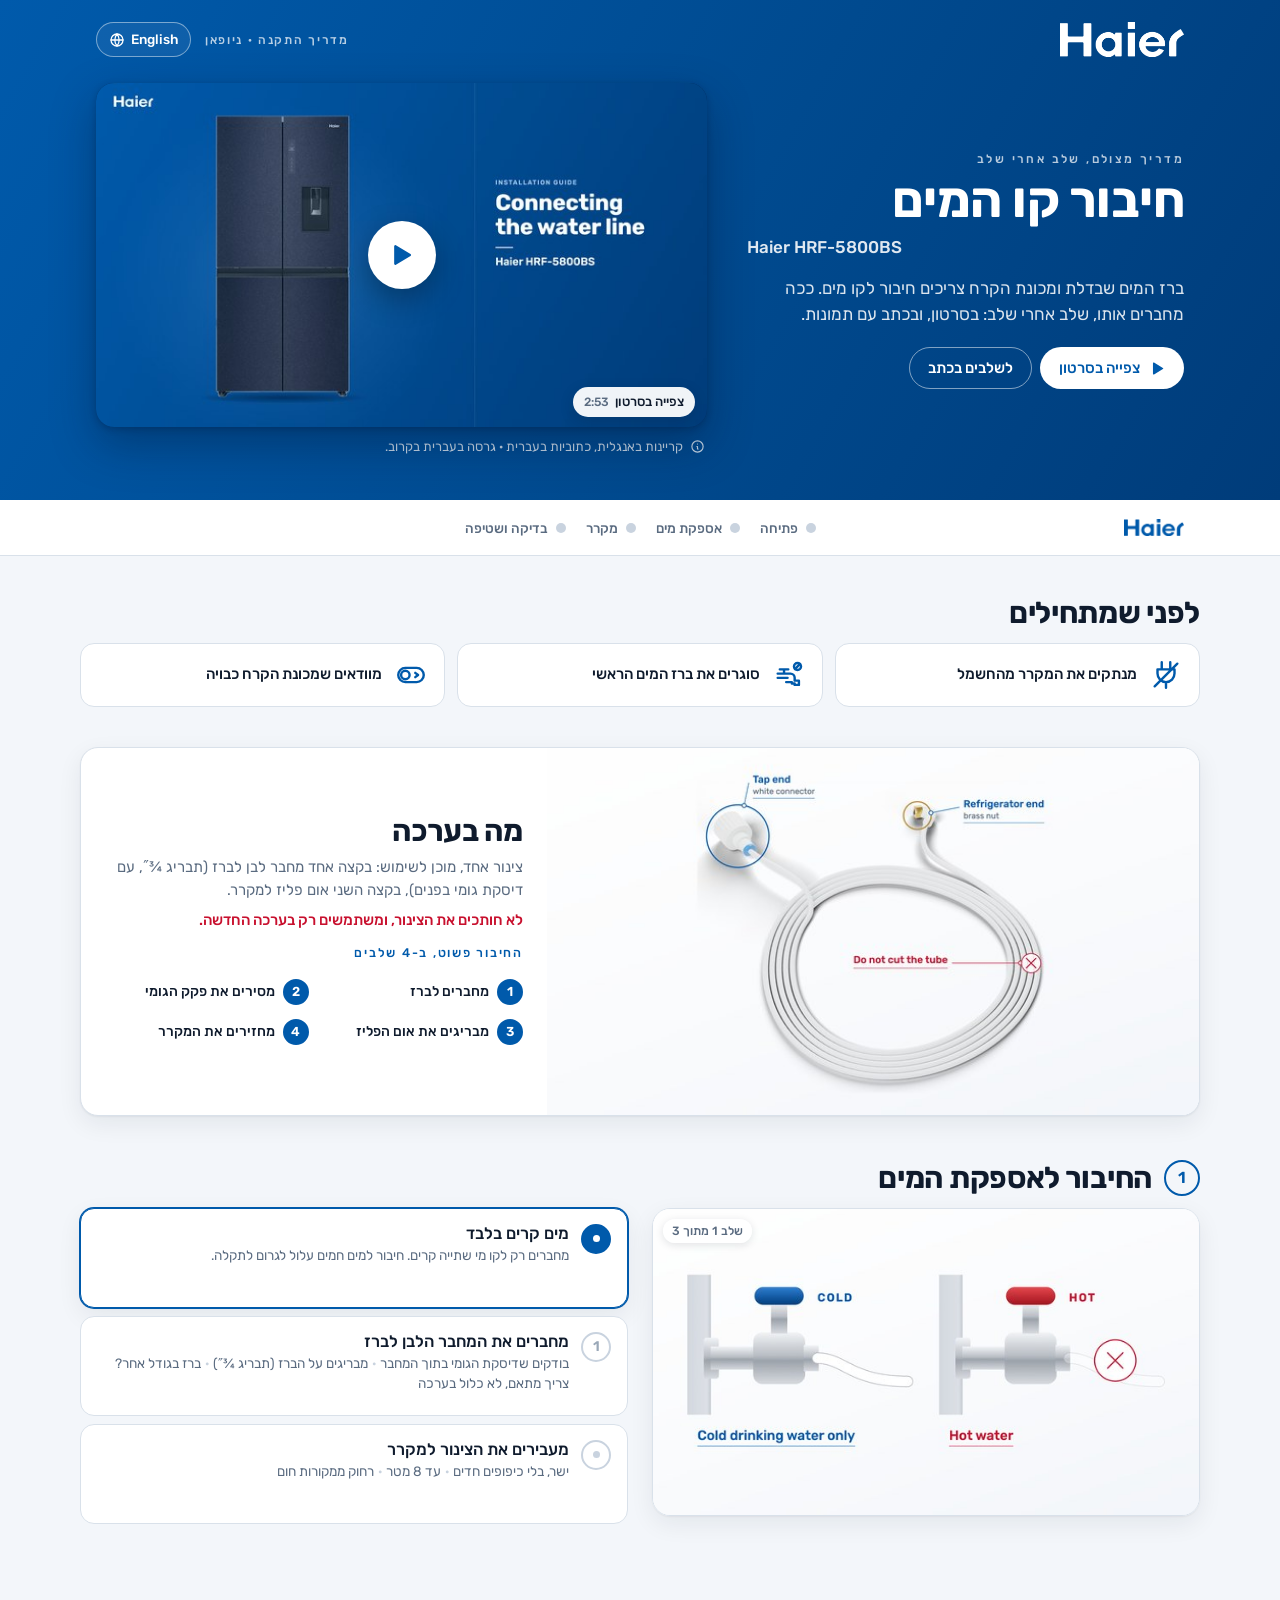
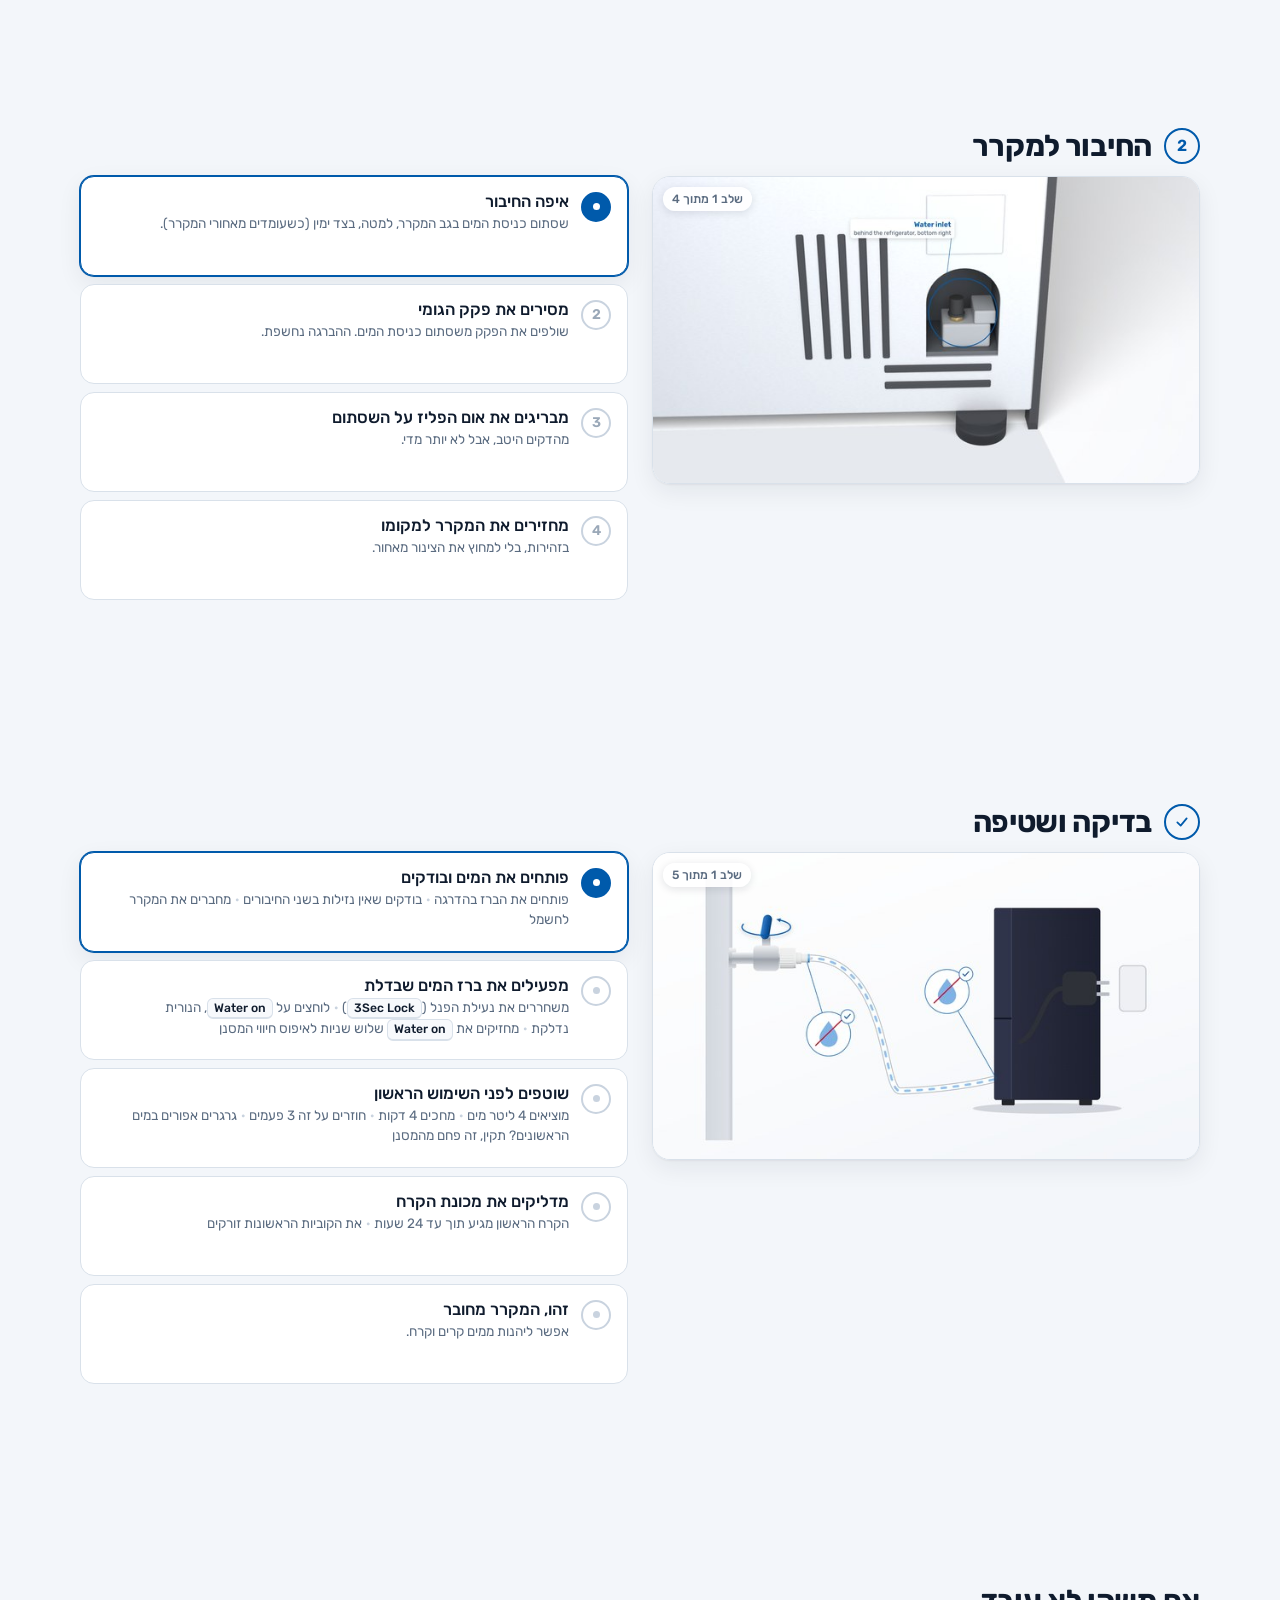
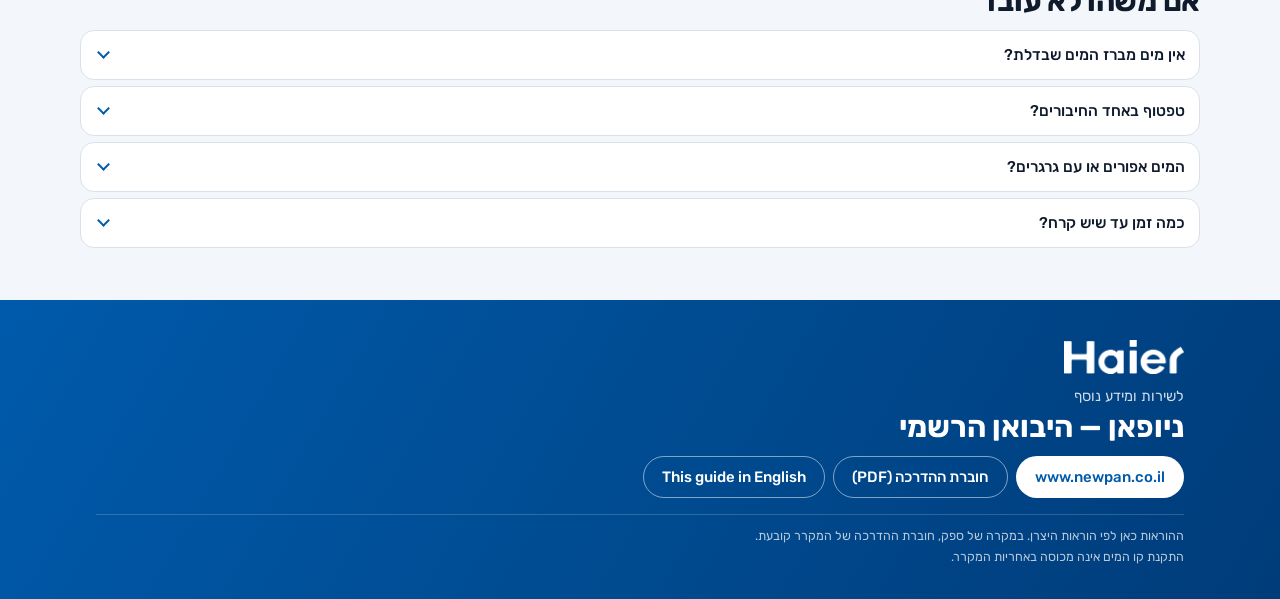
==== commit 1463f05b: "Haier guide: importer is Newpan (newpan.co.il); neutral gateway with importer per brand Co-Authored-" ====
--- a/haier-hrf-5800bs/index.html
+++ b/haier-hrf-5800bs/index.html
@@ -33,7 +33,7 @@
      VIDEO_URL_VERTICAL: אותו סרטון לאורך (9:16). כשהוא קיים, "הפעלה" שואלת "איך לצפות?". ריק או חסר = מנגנים לרוחב ישר.
      הסרטון כרגע (v2.2) בקריינות אנגלית עם כתוביות בעברית; כשתהיה גרסה עברית מחליפים כאן את שני הקישורים.
      MANUAL_URL: קישור ל-PDF של חוברת ההדרכה (ריק = הכפתור לא מוצג).
-     SERVICE_PHONE: טלפון שירות (ריק = השורה לא מוצגת; בפוטר יש קישור לאתר ניופרו).
+     SERVICE_PHONE: טלפון שירות (ריק = השורה לא מוצגת; בפוטר יש קישור לאתר ניופאן).
      ASSET_BASE: הנתיב לתיקיית הדף (img/, video/). כאן ריק; בדף האנגלי "../".
      ================================================================ */
   var VIDEO_URL = "video/water-line-en.mp4?v=2.2";
@@ -54,7 +54,7 @@
 <meta name="viewport" content="width=device-width, initial-scale=1, viewport-fit=cover">
 <meta name="robots" content="noindex, nofollow">
 <title>חיבור קו המים · Haier HRF-5800BS</title>
-<meta name="description" content="מדריך מצולם, שלב אחרי שלב: חיבור קו המים למקרר Haier HRF-5800BS — מה בערכה, חיבור לברז ולמקרר, בדיקה ושטיפה. ניופרו, היבואן הרשמי.">
+<meta name="description" content="מדריך מצולם, שלב אחרי שלב: חיבור קו המים למקרר Haier HRF-5800BS — מה בערכה, חיבור לברז ולמקרר, בדיקה ושטיפה. ניופאן, היבואן הרשמי.">
 <link rel="canonical" href="https://mlb-code.github.io/newpan-guides/haier-hrf-5800bs/">
 <link rel="alternate" hreflang="he" href="https://mlb-code.github.io/newpan-guides/haier-hrf-5800bs/">
 <link rel="alternate" hreflang="en" href="https://mlb-code.github.io/newpan-guides/haier-hrf-5800bs/en/">
@@ -64,7 +64,7 @@
 <meta property="og:locale" content="he_IL">
 <meta property="og:locale:alternate" content="en_US">
 <meta property="og:title" content="חיבור קו המים · Haier HRF-5800BS">
-<meta property="og:description" content="מדריך מצולם, שלב אחרי שלב. ניופרו — היבואן הרשמי.">
+<meta property="og:description" content="מדריך מצולם, שלב אחרי שלב. ניופאן — היבואן הרשמי.">
 <meta property="og:image" content="https://mlb-code.github.io/newpan-guides/haier-hrf-5800bs/img/poster.jpg">
 <meta property="og:image:width" content="1280">
 <meta property="og:image:height" content="720">
@@ -83,7 +83,7 @@
       <div class="hero-top">
         <img class="logo" src="img/logo-haier-white.png" width="1952" height="552" alt="Haier">
         <div class="side">
-          <span class="tag">מדריך התקנה · ניופרו</span>
+          <span class="tag">מדריך התקנה · ניופאן</span>
           <a class="lang-switch" id="langSwitch" href="en/" hreflang="en" lang="en" dir="ltr" title="This guide in English"><svg viewBox="0 0 24 24" fill="none" stroke="currentColor" stroke-width="1.9" stroke-linecap="round" stroke-linejoin="round" aria-hidden="true"><circle cx="12" cy="12" r="9"/><path d="M3 12h18M12 3a14 14 0 0 1 0 18M12 3a14 14 0 0 0 0 18"/></svg>English</a>
         </div>
       </div>
@@ -278,9 +278,9 @@
   <div class="wrap">
     <img class="logo" src="img/logo-haier-white.png" width="1952" height="552" alt="Haier">
     <p class="f-lead">לשירות ומידע נוסף</p>
-    <p class="f-name">ניופרו — היבואן הרשמי</p>
+    <p class="f-name">ניופאן — היבואן הרשמי</p>
     <div class="f-actions">
-      <a class="btn btn-white ltr" href="https://www.newpro.co.il/" target="_blank" rel="noopener">www.newpro.co.il</a>
+      <a class="btn btn-white ltr" href="https://www.newpan.co.il/" target="_blank" rel="noopener">www.newpan.co.il</a>
       <a class="btn btn-ghost" id="manual-btn" href="#" target="_blank" rel="noopener" hidden>חוברת ההדרכה (PDF)</a>
       <a class="btn btn-ghost" href="en/" hreflang="en" lang="en" dir="ltr">This guide in English</a>
     </div>
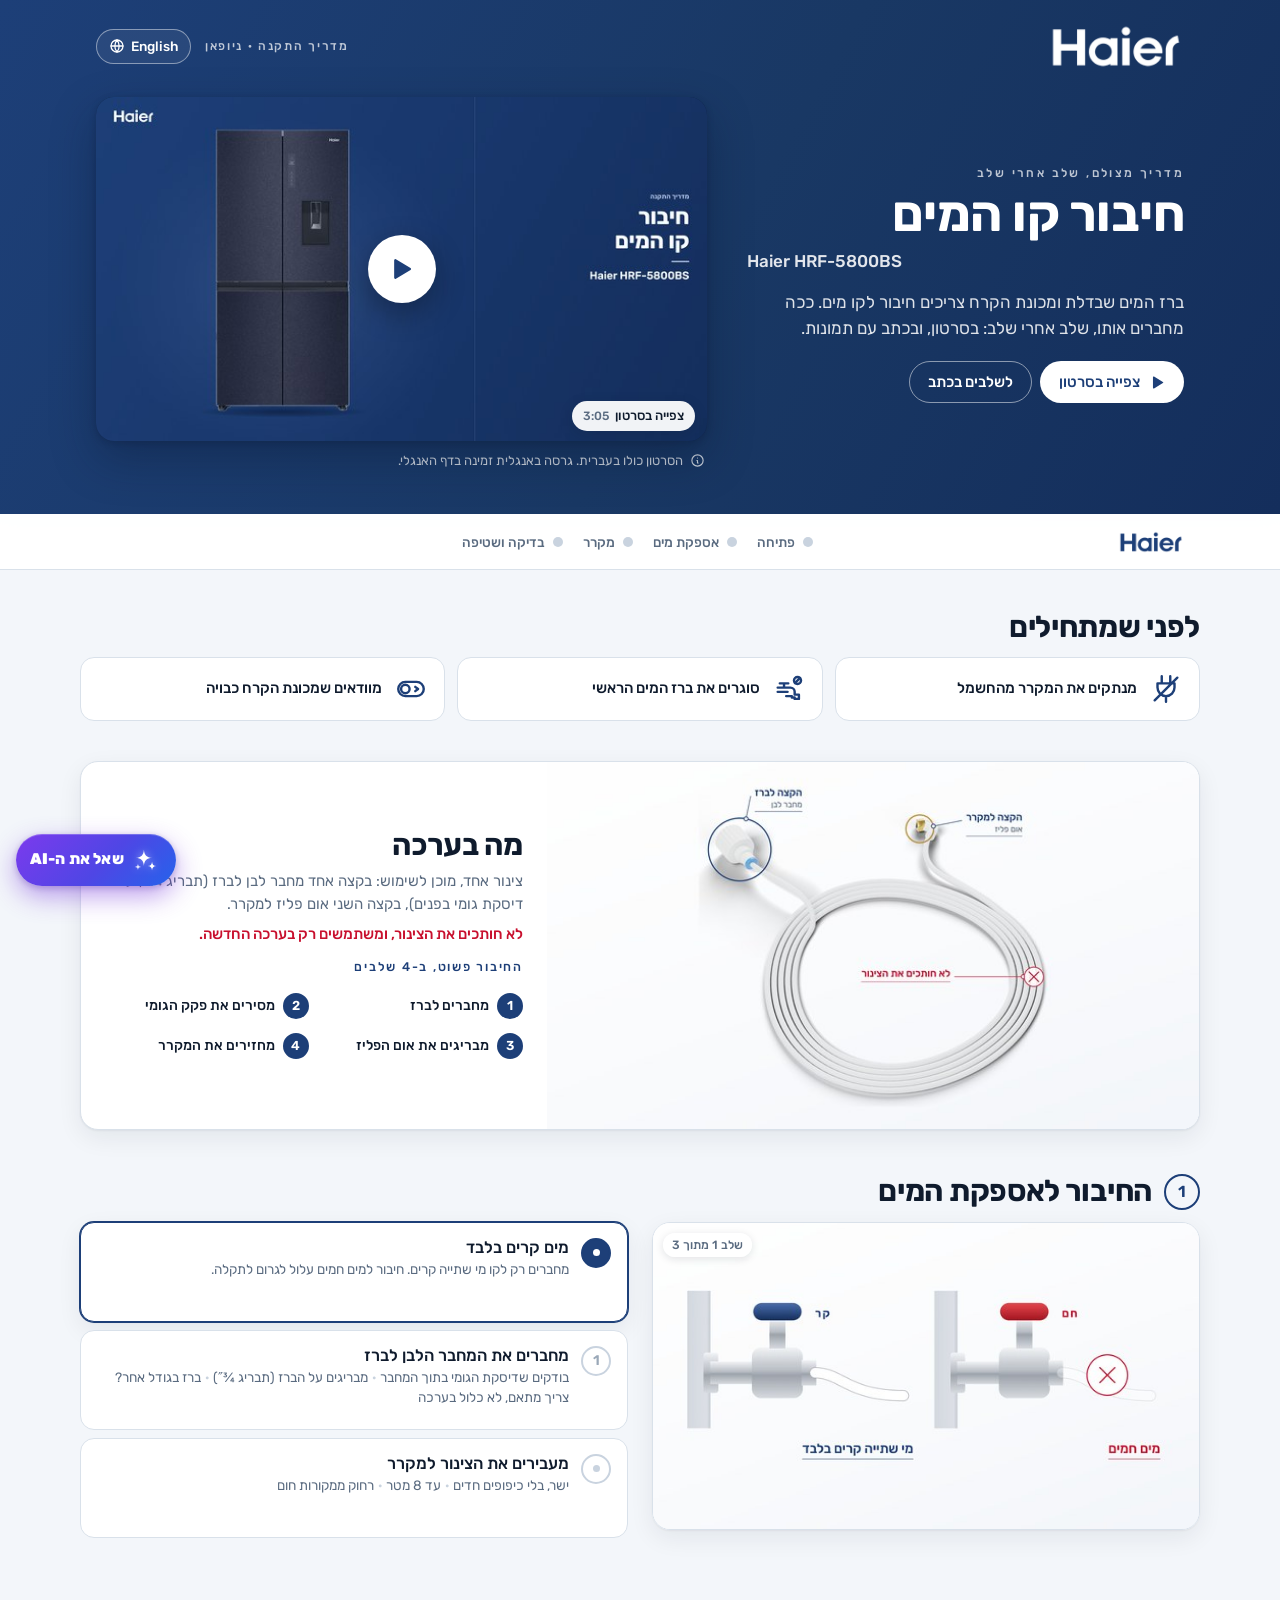
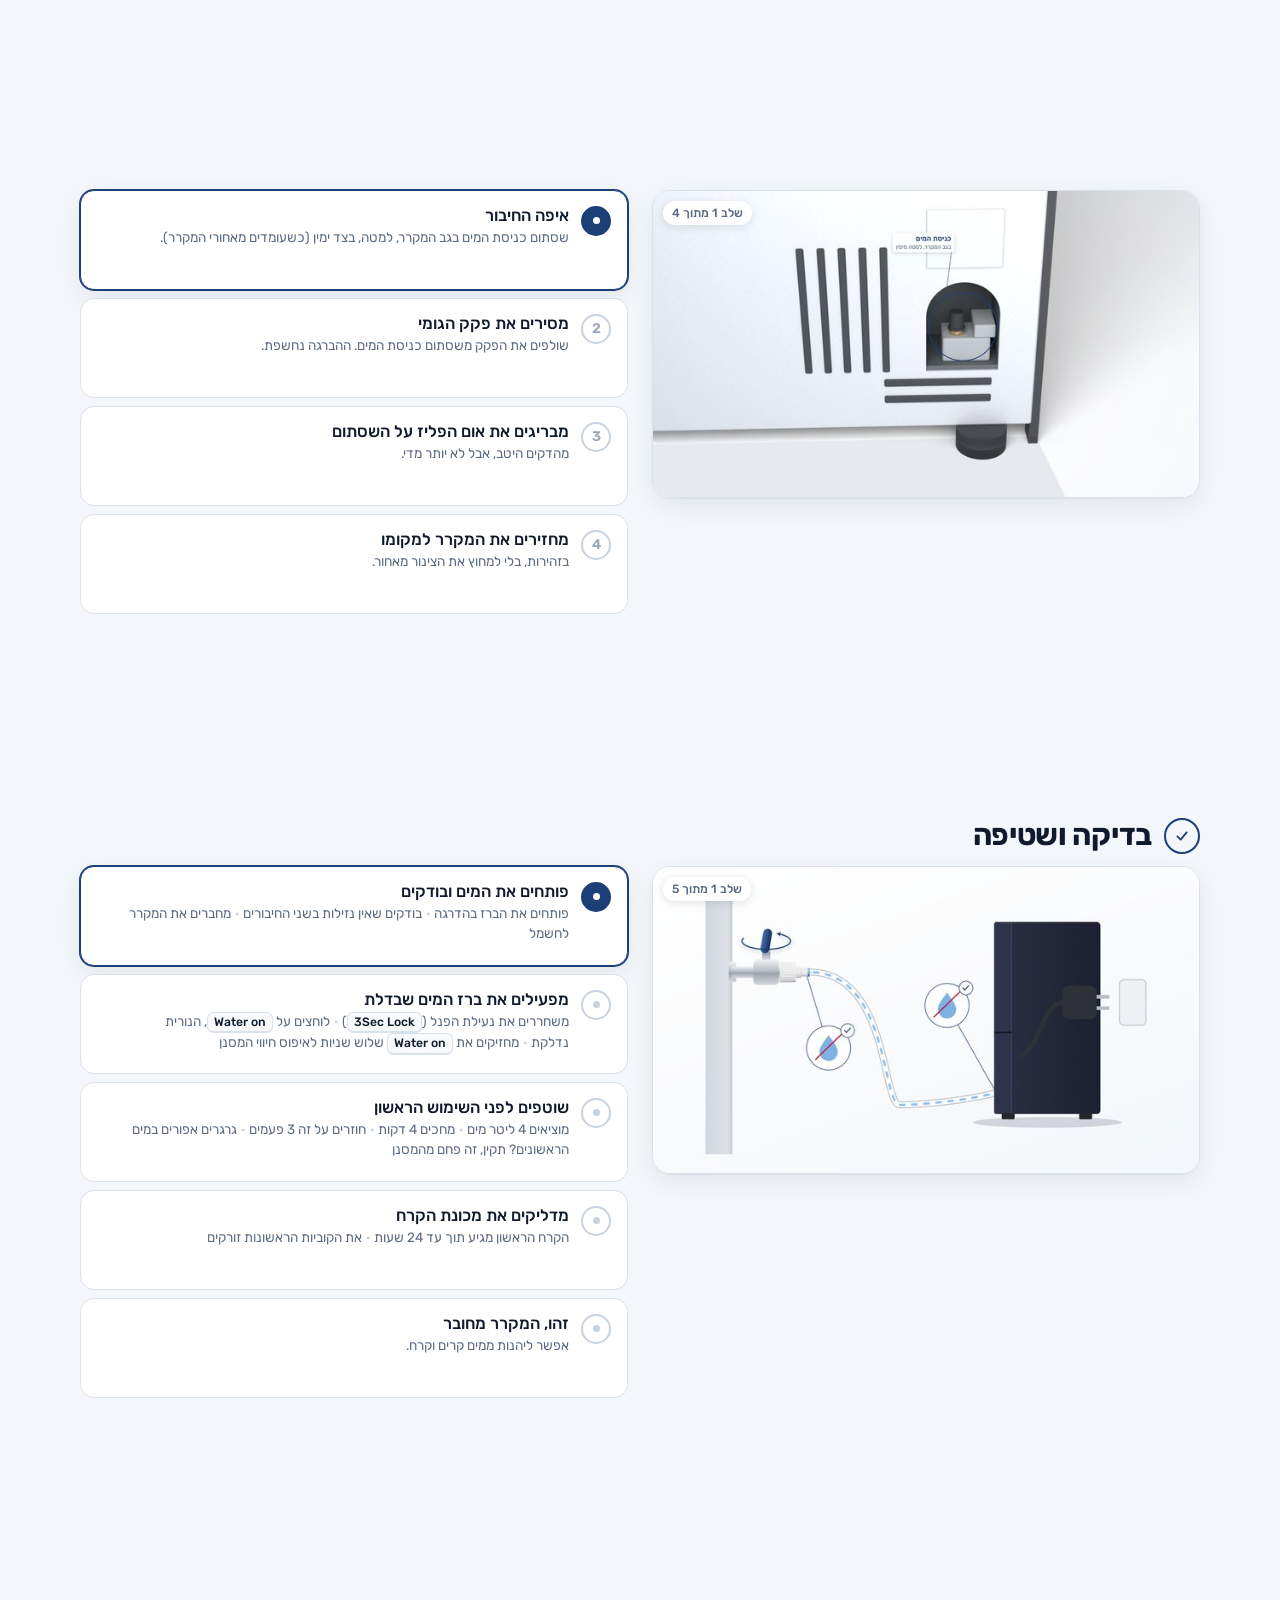
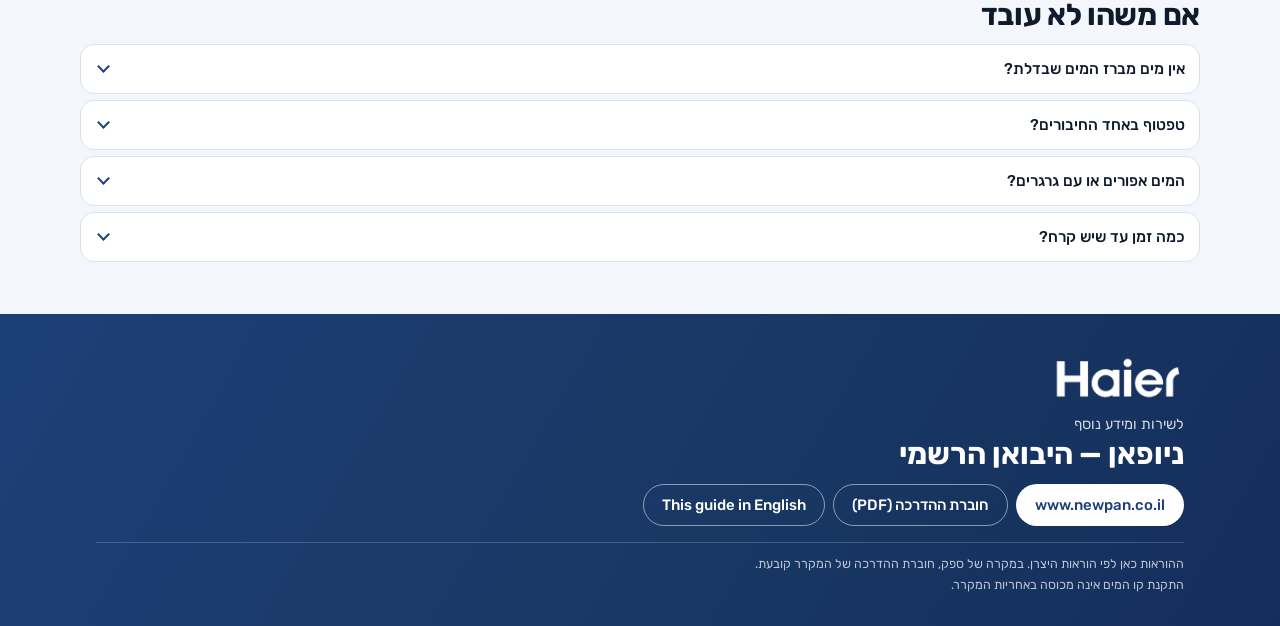
==== commit 9ca5dc02: "Haier guide: official logo and navy #1D3F78, Hebrew video v2.5 + Hebrew step images on the Hebrew pa" ====
--- a/haier-hrf-5800bs/index.html
+++ b/haier-hrf-5800bs/index.html
@@ -36,12 +36,12 @@
      SERVICE_PHONE: טלפון שירות (ריק = השורה לא מוצגת; בפוטר יש קישור לאתר ניופאן).
      ASSET_BASE: הנתיב לתיקיית הדף (img/, video/). כאן ריק; בדף האנגלי "../".
      ================================================================ */
-  var VIDEO_URL = "video/water-line-en.mp4?v=2.2";
-  var VIDEO_URL_VERTICAL = "video/water-line-en-vertical.mp4?v=2.2";
+  var VIDEO_URL = "video/water-line-he.mp4?v=2.5";
+  var VIDEO_URL_VERTICAL = "video/water-line-he-vertical.mp4?v=2.5";
   var MANUAL_URL = "";
   var SERVICE_PHONE = "";
   var ASSET_BASE = "";
-  var VIDEO_POSTER = "img/poster.jpg";
+  var VIDEO_POSTER = "img/he/poster.jpg";
   var GUIDE_TEXT = {
     videoSoon: "הסרטון יעלה בקרוב",
     videoSoonShort: "הסרטון בקרוב",
@@ -59,16 +59,16 @@
 <link rel="alternate" hreflang="he" href="https://mlb-code.github.io/newpan-guides/haier-hrf-5800bs/">
 <link rel="alternate" hreflang="en" href="https://mlb-code.github.io/newpan-guides/haier-hrf-5800bs/en/">
 <link rel="alternate" hreflang="x-default" href="https://mlb-code.github.io/newpan-guides/haier-hrf-5800bs/">
-<meta name="theme-color" content="#005AAB">
+<meta name="theme-color" content="#1D3F78">
 <meta property="og:type" content="website">
 <meta property="og:locale" content="he_IL">
 <meta property="og:locale:alternate" content="en_US">
 <meta property="og:title" content="חיבור קו המים · Haier HRF-5800BS">
 <meta property="og:description" content="מדריך מצולם, שלב אחרי שלב. ניופאן — היבואן הרשמי.">
-<meta property="og:image" content="https://mlb-code.github.io/newpan-guides/haier-hrf-5800bs/img/poster.jpg">
+<meta property="og:image" content="https://mlb-code.github.io/newpan-guides/haier-hrf-5800bs/img/he/poster.jpg">
 <meta property="og:image:width" content="1280">
 <meta property="og:image:height" content="720">
-<link rel="icon" href="data:image/svg+xml,%3Csvg xmlns='http://www.w3.org/2000/svg' viewBox='0 0 32 32'%3E%3Crect width='32' height='32' rx='8' fill='%23005AAB'/%3E%3Cpath d='M16 6s-7 7.6-7 12.6a7 7 0 0 0 14 0C23 13.6 16 6 16 6z' fill='%23fff'/%3E%3C/svg%3E">
+<link rel="icon" href="data:image/svg+xml,%3Csvg xmlns='http://www.w3.org/2000/svg' viewBox='0 0 32 32'%3E%3Crect width='32' height='32' rx='8' fill='%231D3F78'/%3E%3Cpath d='M16 6s-7 7.6-7 12.6a7 7 0 0 0 14 0C23 13.6 16 6 16 6z' fill='%23fff'/%3E%3C/svg%3E">
 <link rel="preconnect" href="https://fonts.googleapis.com">
 <link rel="preconnect" href="https://fonts.gstatic.com" crossorigin>
 <link href="https://fonts.googleapis.com/css2?family=Rubik:wght@400;500;600;700&display=swap" rel="stylesheet">
@@ -81,7 +81,7 @@
   <header class="hero" id="top">
     <div class="wrap">
       <div class="hero-top">
-        <img class="logo" src="img/logo-haier-white.png" width="1952" height="552" alt="Haier">
+        <img class="logo" src="img/logo-haier-white.png" srcset="img/logo-haier-white-300.png 300w, img/logo-haier-white.png 600w" sizes="140px" width="600" height="216" alt="Haier">
         <div class="side">
           <span class="tag">מדריך התקנה · ניופאן</span>
           <a class="lang-switch" id="langSwitch" href="en/" hreflang="en" lang="en" dir="ltr" title="This guide in English"><svg viewBox="0 0 24 24" fill="none" stroke="currentColor" stroke-width="1.9" stroke-linecap="round" stroke-linejoin="round" aria-hidden="true"><circle cx="12" cy="12" r="9"/><path d="M3 12h18M12 3a14 14 0 0 1 0 18M12 3a14 14 0 0 0 0 18"/></svg>English</a>
@@ -100,11 +100,11 @@
         </div>
         <div class="hero-stage">
           <figure class="player" id="player" aria-label="סרטון ההדרכה">
-            <img class="poster" src="img/poster.jpg" srcset="img/poster-640.jpg 640w, img/poster.jpg 1280w" sizes="(min-width: 900px) 640px, 100vw" width="1280" height="720" alt="כרטיס הפתיחה של הסרטון: מקרר Haier HRF-5800BS על רקע כחול" fetchpriority="high">
+            <img class="poster" src="img/he/poster.jpg" srcset="img/he/poster-640.jpg 640w, img/he/poster.jpg 1280w" sizes="(min-width: 900px) 640px, 100vw" width="1280" height="720" alt="כרטיס הפתיחה של הסרטון: מקרר Haier HRF-5800BS על רקע כחול" fetchpriority="high">
             <button class="play" id="play" type="button" aria-label="הפעלת סרטון ההדרכה">
               <svg viewBox="0 0 24 24" fill="currentColor" aria-hidden="true"><path d="M7 4.5v15a1 1 0 0 0 1.5.86l12.5-7.5a1 1 0 0 0 0-1.72L8.5 3.64A1 1 0 0 0 7 4.5z"/></svg>
             </button>
-            <span class="play-meta" id="play-meta">צפייה בסרטון <small class="ltr" id="play-len">2:53</small></span>
+            <span class="play-meta" id="play-meta">צפייה בסרטון <small class="ltr" id="play-len">3:05</small></span>
             <button class="close" id="close" type="button" hidden>
               <svg viewBox="0 0 24 24" fill="none" stroke="currentColor" stroke-width="2.4" stroke-linecap="round" aria-hidden="true"><path d="M6 6l12 12M18 6L6 18"/></svg><span class="close-t">סגירה</span>
             </button>
@@ -123,7 +123,7 @@
               </div>
             </div>
           </figure>
-          <p class="player-note" id="player-note"><svg viewBox="0 0 24 24" fill="none" stroke="currentColor" stroke-width="1.8" stroke-linecap="round" stroke-linejoin="round" aria-hidden="true"><circle cx="12" cy="12" r="9"/><path d="M12 8h.01M11 12h1v4h1"/></svg><span>קריינות באנגלית, כתוביות בעברית · גרסה בעברית בקרוב.</span></p>
+          <p class="player-note" id="player-note"><svg viewBox="0 0 24 24" fill="none" stroke="currentColor" stroke-width="1.8" stroke-linecap="round" stroke-linejoin="round" aria-hidden="true"><circle cx="12" cy="12" r="9"/><path d="M12 8h.01M11 12h1v4h1"/></svg><span>הסרטון כולו בעברית. גרסה באנגלית זמינה בדף האנגלי.</span></p>
         </div>
       </div>
     </div>
@@ -132,7 +132,7 @@
   <!-- ===== progress dots ===== -->
   <nav class="dots" id="dotsNav" aria-label="פרקי המדריך">
     <div class="wrap">
-      <img class="mini" src="img/logo-haier-blue.png" width="1952" height="552" alt="">
+      <img class="mini" src="img/logo-haier-blue.png" srcset="img/logo-haier-blue-300.png 300w, img/logo-haier-blue.png 600w" sizes="70px" width="600" height="216" alt="">
       <ol>
         <li data-secs="intro,kit"><a href="#intro"><i class="d"></i><span>פתיחה</span></a></li>
         <li data-secs="supply"><a href="#supply"><i class="d"></i><span>אספקת מים</span></a></li>
@@ -157,7 +157,7 @@
     <!-- ===== in the kit + the 4 steps ===== -->
     <section class="sec wrap" id="kit">
       <div class="card kit rv">
-        <img src="img/kit.jpg" srcset="img/kit-640.jpg 640w, img/kit.jpg 1280w" sizes="(min-width: 900px) 640px, 100vw" width="1280" height="720" alt="ערכת קו המים: צינור לבן מגולגל; תווית על הקצה לברז (מחבר לבן) ועל הקצה למקרר (אום פליז); 'לא חותכים את הצינור'" loading="lazy">
+        <img src="img/he/kit.jpg" srcset="img/he/kit-640.jpg 640w, img/he/kit.jpg 1280w" sizes="(min-width: 900px) 640px, 100vw" width="1280" height="720" alt="ערכת קו המים: צינור לבן מגולגל; תווית על הקצה לברז (מחבר לבן) ועל הקצה למקרר (אום פליז); 'לא חותכים את הצינור'" loading="lazy">
         <div class="kit-txt">
           <h2 class="t2">מה בערכה</h2>
           <p>צינור אחד, מוכן לשימוש: בקצה אחד מחבר לבן לברז (תבריג ¾″, עם דיסקת גומי בפנים), בקצה השני אום פליז למקרר.</p>
@@ -179,9 +179,9 @@
       <div class="split">
         <div class="stage-wrap">
           <figure class="stage" aria-live="polite">
-            <img class="shot is-on" data-shot="cold" src="img/cold-only.jpg" srcset="img/cold-only-640.jpg 640w, img/cold-only.jpg 1280w" sizes="(min-width: 900px) 640px, 100vw" width="1280" height="720" alt="ברז מים קרים עם סימן וי, ברז מים חמים עם סימן איקס">
-            <img class="shot" data-shot="tap" src="img/tap.jpg" srcset="img/tap-640.jpg 640w, img/tap.jpg 1280w" sizes="(min-width: 900px) 640px, 100vw" width="1280" height="720" alt="המחבר הלבן מתברג על ברז המים; תווית: תבריג שלושה רבעי אינץ'" loading="lazy">
-            <img class="shot" data-shot="route" src="img/route.jpg" srcset="img/route-640.jpg 640w, img/route.jpg 1280w" sizes="(min-width: 900px) 640px, 100vw" width="1280" height="720" alt="צינור ישר עם וי, צינור מכופף עם איקס, רדיאטור עם איקס, וקו מידה: עד 8 מטר" loading="lazy">
+            <img class="shot is-on" data-shot="cold" src="img/he/cold-only.jpg" srcset="img/he/cold-only-640.jpg 640w, img/he/cold-only.jpg 1280w" sizes="(min-width: 900px) 640px, 100vw" width="1280" height="720" alt="ברז מים קרים עם סימן וי, ברז מים חמים עם סימן איקס">
+            <img class="shot" data-shot="tap" src="img/he/tap.jpg" srcset="img/he/tap-640.jpg 640w, img/he/tap.jpg 1280w" sizes="(min-width: 900px) 640px, 100vw" width="1280" height="720" alt="המחבר הלבן מתברג על ברז המים; תווית: תבריג שלושה רבעי אינץ'" loading="lazy">
+            <img class="shot" data-shot="route" src="img/he/route.jpg" srcset="img/he/route-640.jpg 640w, img/he/route.jpg 1280w" sizes="(min-width: 900px) 640px, 100vw" width="1280" height="720" alt="צינור ישר עם וי, צינור מכופף עם איקס, רדיאטור עם איקס, וקו מידה: עד 8 מטר" loading="lazy">
             <span class="cnt" aria-hidden="true"></span>
           </figure>
         </div>
@@ -199,10 +199,10 @@
       <div class="split">
         <div class="stage-wrap">
           <figure class="stage" aria-live="polite">
-            <img class="shot is-on" data-shot="inlet" src="img/inlet.jpg" srcset="img/inlet-640.jpg 640w, img/inlet.jpg 1280w" sizes="(min-width: 900px) 640px, 100vw" width="1280" height="720" alt="גב המקרר, עיגול סביב שסתום כניסת המים בפינה התחתונה" loading="lazy">
-            <img class="shot" data-shot="cap" src="img/cap.jpg" srcset="img/cap-640.jpg 640w, img/cap.jpg 1280w" sizes="(min-width: 900px) 640px, 100vw" width="1280" height="720" alt="תקריב על השסתום אחרי הסרת פקק הגומי: הברגת פליז חשופה" loading="lazy">
-            <img class="shot" data-shot="nut" src="img/nut.jpg" srcset="img/nut-640.jpg 640w, img/nut.jpg 1280w" sizes="(min-width: 900px) 640px, 100vw" width="1280" height="720" alt="אום הפליז של הצינור מוברג על השסתום" loading="lazy">
-            <img class="shot" data-shot="push" src="img/push.jpg" srcset="img/push-640.jpg 640w, img/push.jpg 1280w" sizes="(min-width: 900px) 640px, 100vw" width="1280" height="720" alt="המקרר חוזר למקומו ליד הקיר, הצינור מאחוריו לא נמחץ" loading="lazy">
+            <img class="shot is-on" data-shot="inlet" src="img/he/inlet.jpg" srcset="img/he/inlet-640.jpg 640w, img/he/inlet.jpg 1280w" sizes="(min-width: 900px) 640px, 100vw" width="1280" height="720" alt="גב המקרר, עיגול סביב שסתום כניסת המים בפינה התחתונה" loading="lazy">
+            <img class="shot" data-shot="cap" src="img/he/cap.jpg" srcset="img/he/cap-640.jpg 640w, img/he/cap.jpg 1280w" sizes="(min-width: 900px) 640px, 100vw" width="1280" height="720" alt="תקריב על השסתום אחרי הסרת פקק הגומי: הברגת פליז חשופה" loading="lazy">
+            <img class="shot" data-shot="nut" src="img/he/nut.jpg" srcset="img/he/nut-640.jpg 640w, img/he/nut.jpg 1280w" sizes="(min-width: 900px) 640px, 100vw" width="1280" height="720" alt="אום הפליז של הצינור מוברג על השסתום" loading="lazy">
+            <img class="shot" data-shot="push" src="img/he/push.jpg" srcset="img/he/push-640.jpg 640w, img/he/push.jpg 1280w" sizes="(min-width: 900px) 640px, 100vw" width="1280" height="720" alt="המקרר חוזר למקומו ליד הקיר, הצינור מאחוריו לא נמחץ" loading="lazy">
             <span class="cnt" aria-hidden="true"></span>
           </figure>
         </div>
@@ -221,11 +221,11 @@
       <div class="split">
         <div class="stage-wrap">
           <figure class="stage" aria-live="polite">
-            <img class="shot is-on" data-shot="check" src="img/check.jpg" srcset="img/check-640.jpg 640w, img/check.jpg 1280w" sizes="(min-width: 900px) 640px, 100vw" width="1280" height="720" alt="הברז נפתח, סימני בדיקה בשני החיבורים, והמקרר מחובר לחשמל" loading="lazy">
-            <img class="shot" data-shot="panel" src="img/panel.jpg" srcset="img/panel-640.jpg 640w, img/panel.jpg 1280w" sizes="(min-width: 900px) 640px, 100vw" width="1280" height="720" alt="פנל התצוגה של המקרר, עם תוויות על הלחצנים Water on ו-3Sec Lock" loading="lazy">
-            <img class="shot" data-shot="flush" src="img/flush.jpg" srcset="img/flush-640.jpg 640w, img/flush.jpg 1280w" sizes="(min-width: 900px) 640px, 100vw" width="1280" height="720" alt="שטיפה: כוס מתמלאת, 4 ליטר, המתנה 4 דקות, שלוש פעמים" loading="lazy">
-            <img class="shot" data-shot="ice" src="img/ice.jpg" srcset="img/ice-640.jpg 640w, img/ice.jpg 1280w" sizes="(min-width: 900px) 640px, 100vw" width="1280" height="720" alt="פנל התצוגה עם לחצן מכונת הקרח דולק, שעון 24 שעות וקוביות ראשונות לפח" loading="lazy">
-            <img class="shot" data-shot="done" src="img/done.jpg" srcset="img/done-640.jpg 640w, img/done.jpg 1280w" sizes="(min-width: 900px) 640px, 100vw" width="1280" height="720" alt="חזית המקרר, ולידו כוס עם מים וקרח" loading="lazy">
+            <img class="shot is-on" data-shot="check" src="img/he/check.jpg" srcset="img/he/check-640.jpg 640w, img/he/check.jpg 1280w" sizes="(min-width: 900px) 640px, 100vw" width="1280" height="720" alt="הברז נפתח, סימני בדיקה בשני החיבורים, והמקרר מחובר לחשמל" loading="lazy">
+            <img class="shot" data-shot="panel" src="img/he/panel.jpg" srcset="img/he/panel-640.jpg 640w, img/he/panel.jpg 1280w" sizes="(min-width: 900px) 640px, 100vw" width="1280" height="720" alt="פנל התצוגה של המקרר, עם תוויות על הלחצנים Water on ו-3Sec Lock" loading="lazy">
+            <img class="shot" data-shot="flush" src="img/he/flush.jpg" srcset="img/he/flush-640.jpg 640w, img/he/flush.jpg 1280w" sizes="(min-width: 900px) 640px, 100vw" width="1280" height="720" alt="שטיפה: כוס מתמלאת, 4 ליטר, המתנה 4 דקות, שלוש פעמים" loading="lazy">
+            <img class="shot" data-shot="ice" src="img/he/ice.jpg" srcset="img/he/ice-640.jpg 640w, img/he/ice.jpg 1280w" sizes="(min-width: 900px) 640px, 100vw" width="1280" height="720" alt="פנל התצוגה עם לחצן מכונת הקרח דולק, שעון 24 שעות וקוביות ראשונות לפח" loading="lazy">
+            <img class="shot" data-shot="done" src="img/he/done.jpg" srcset="img/he/done-640.jpg 640w, img/he/done.jpg 1280w" sizes="(min-width: 900px) 640px, 100vw" width="1280" height="720" alt="חזית המקרר, ולידו כוס עם מים וקרח" loading="lazy">
             <span class="cnt" aria-hidden="true"></span>
           </figure>
         </div>
@@ -276,7 +276,7 @@
 <!-- ===== footer: the end card ===== -->
 <footer class="site-footer" id="siteFooter">
   <div class="wrap">
-    <img class="logo" src="img/logo-haier-white.png" width="1952" height="552" alt="Haier">
+    <img class="logo" src="img/logo-haier-white.png" srcset="img/logo-haier-white-300.png 300w, img/logo-haier-white.png 600w" sizes="140px" width="600" height="216" alt="Haier">
     <p class="f-lead">לשירות ומידע נוסף</p>
     <p class="f-name">ניופאן — היבואן הרשמי</p>
     <div class="f-actions">
@@ -297,5 +297,6 @@
 </div>
 
 <script src="haier.js" defer></script>
+<script src="../assistant/assistant.js?v=5" data-product="haier" data-lang="he" defer></script>
 </body>
 </html>
--- a/haier-hrf-5800bs/haier.css
+++ b/haier-hrf-5800bs/haier.css
@@ -1,16 +1,16 @@
 /* Haier HRF-5800BS · water-line guide (v2). Shared by the Hebrew page (RTL) and the English page (LTR).
-   Visual language = the v2.2 video ("Haier catalogue"): Rubik, white/#F3F6FA background, Haier blue #005AAB, dark-blue opening/closing
+   Visual language = the v2.2 video ("Haier catalogue"): Rubik, white/#F3F6FA background, Haier blue #1D3F78 (official), dark-blue opening/closing
    cards, a split screen (picture + instruction panel) per chapter, numbered circles, progress dots.
    Type scale: --t1 hero title · --t2 section/chapter titles · body 16/15 · small 13.5. */
 :root {
   color-scheme: light;
-  --blue: #005AAB; --blue-dark: #003C7A; --blue-fill: #EAF2FB; --blue-soft: #8EB3DA;
+  --blue: #1D3F78; --blue-dark: #142E5C; --blue-fill: #E9EEF6; --blue-soft: #9DB1D1;   /* official Haier blue (sampled from the logo, 19.11) */
   --ink: #0F1B2D; --muted: #5A6B80; --faint: #9AA8B8; --line: #D9E1EA; --ring: #C9D3DF;
   --bg: #F3F6FA; --paper: #FFFFFF; --red: #C8102E;
   --shadow: 0 1px 2px rgba(15, 27, 45, .05), 0 8px 24px rgba(15, 27, 45, .07);
   --nav-h: 52px; --r: 18px; --gap: 14px;
   --t1: clamp(30px, 7.6vw, 50px); --t2: clamp(22px, 5.4vw, 30px);
-  --dark: linear-gradient(120deg, #005AAB 0%, #004A8F 55%, #003C7A 100%);
+  --dark: linear-gradient(120deg, #1D3F78 0%, #193864 55%, #142E5C 100%);
   --ease: cubic-bezier(.2, .7, .2, 1);
 }
 *, *::before, *::after { box-sizing: border-box; }
@@ -28,14 +28,14 @@
 .ltr { direction: ltr; unicode-bidi: isolate; }
 .sr { position: absolute; width: 1px; height: 1px; margin: -1px; padding: 0; overflow: hidden; clip: rect(0 0 0 0); white-space: nowrap; border: 0; }
 .wrap { width: 100%; max-width: 1120px; margin-inline: auto; padding-inline: 16px; }
-:focus-visible { outline: 3px solid #2F7FD1; outline-offset: 2px; border-radius: 8px; }
+:focus-visible { outline: 3px solid #4C72B2; outline-offset: 2px; border-radius: 8px; }
 .t2 { margin: 0; font-size: var(--t2); line-height: 1.15; font-weight: 700; letter-spacing: -.01em; }
 .kbd { display: inline-block; padding: 0 6px; border: 1px solid var(--line); border-bottom-width: 2px; border-radius: 6px; background: #F7F9FC; font-size: .9em; font-weight: 500; color: var(--ink); direction: ltr; unicode-bidi: isolate; line-height: 1.5; }
 
 /* ================= hero: the opening card ================= */
 .hero { position: relative; background: var(--dark); color: #fff; overflow: hidden; }
 .hero-top { display: flex; align-items: center; justify-content: space-between; gap: 12px; padding: 14px 0 4px; }
-.hero-top .logo { width: 104px; height: auto; }
+.hero-top .logo { width: 112px; height: auto; }
 .hero-top .side { display: flex; align-items: center; gap: 8px 14px; }
 .hero-top .tag { font-size: 12px; letter-spacing: .14em; text-transform: uppercase; color: rgba(255,255,255,.72); font-weight: 500; display: none; }
 .lang-switch {
@@ -63,8 +63,8 @@
 /* the player */
 .hero-stage { min-width: 0; }
 .player {
-  position: relative; margin: 0; aspect-ratio: 16 / 9; border-radius: var(--r); overflow: hidden; background: #002B5C;
-  box-shadow: 0 18px 44px rgba(0, 20, 50, .35), 0 2px 6px rgba(0, 20, 50, .25); isolation: isolate;
+  position: relative; margin: 0; aspect-ratio: 16 / 9; border-radius: var(--r); overflow: hidden; background: #0F2347;
+  box-shadow: 0 18px 44px rgba(10, 24, 50, .35), 0 2px 6px rgba(10, 24, 50, .25); isolation: isolate;
 }
 .player .poster { position: absolute; inset: 0; width: 100%; height: 100%; object-fit: cover; transition: opacity .3s; }
 .player video, .player iframe { position: absolute; inset: 0; width: 100%; height: 100%; border: 0; background: #000; }
@@ -91,7 +91,7 @@
 .player-note svg { width: 15px; height: 15px; flex: 0 0 auto; margin-top: 2px; }
 
 /* "how do you want to watch?" */
-.chooser { position: absolute; inset: 0; z-index: 5; display: flex; flex-direction: column; align-items: center; justify-content: center; gap: 10px; padding: 16px; background: rgba(0, 43, 92, .72); backdrop-filter: blur(6px); -webkit-backdrop-filter: blur(6px); }
+.chooser { position: absolute; inset: 0; z-index: 5; display: flex; flex-direction: column; align-items: center; justify-content: center; gap: 10px; padding: 16px; background: rgba(15, 35, 71, .72); backdrop-filter: blur(6px); -webkit-backdrop-filter: blur(6px); }
 .chooser[hidden] { display: none; }
 .chooser .ch-x { position: absolute; top: 10px; inset-inline-end: 10px; width: 36px; height: 36px; border: 0; border-radius: 50%; background: rgba(255,255,255,.92); color: var(--ink); cursor: pointer; display: grid; place-items: center; }
 .chooser .ch-x svg { width: 16px; height: 16px; }
@@ -121,7 +121,7 @@
   border-bottom: 1px solid var(--line);
 }
 .dots .wrap { height: 100%; display: flex; align-items: center; justify-content: space-between; gap: 10px; }
-.dots .mini { width: 60px; height: auto; flex: 0 0 auto; }
+.dots .mini { width: 66px; height: auto; flex: 0 0 auto; }
 .dots ol { list-style: none; margin: 0; padding: 0; display: flex; align-items: center; gap: 8px; }
 .dots li { margin: 0; }
 .dots a { display: flex; align-items: center; gap: 8px; text-decoration: none; color: var(--muted); font-size: 13.5px; font-weight: 500; min-height: 36px; padding: 6px 2px; }
@@ -206,7 +206,7 @@
 
 /* ================= footer: the end card ================= */
 .site-footer { margin-top: 30px; color: #fff; background: var(--dark); padding: 30px 0 26px; }
-.site-footer .logo { width: 120px; height: auto; margin-bottom: 12px; }
+.site-footer .logo { width: 132px; height: auto; margin-bottom: 12px; }
 .site-footer .f-lead { margin: 0; font-size: 14.5px; color: rgba(255,255,255,.82); }
 .site-footer .f-name { margin: 2px 0 12px; font-size: var(--t2); font-weight: 700; line-height: 1.15; }
 .site-footer .f-actions { display: flex; flex-wrap: wrap; gap: 8px; }
@@ -229,7 +229,7 @@
 @media (min-width: 900px) {
   :root { --nav-h: 56px; }
   .hero-top { padding: 22px 0 8px; }
-  .hero-top .logo { width: 124px; }
+  .hero-top .logo { width: 136px; }
   .hero-top .tag { display: inline; }
   .hero-grid { grid-template-columns: minmax(0, 5fr) minmax(0, 7fr); align-items: center; gap: 40px; padding: 18px 0 44px; }
   .hero-copy .lead { font-size: 17px; margin-top: 16px; }
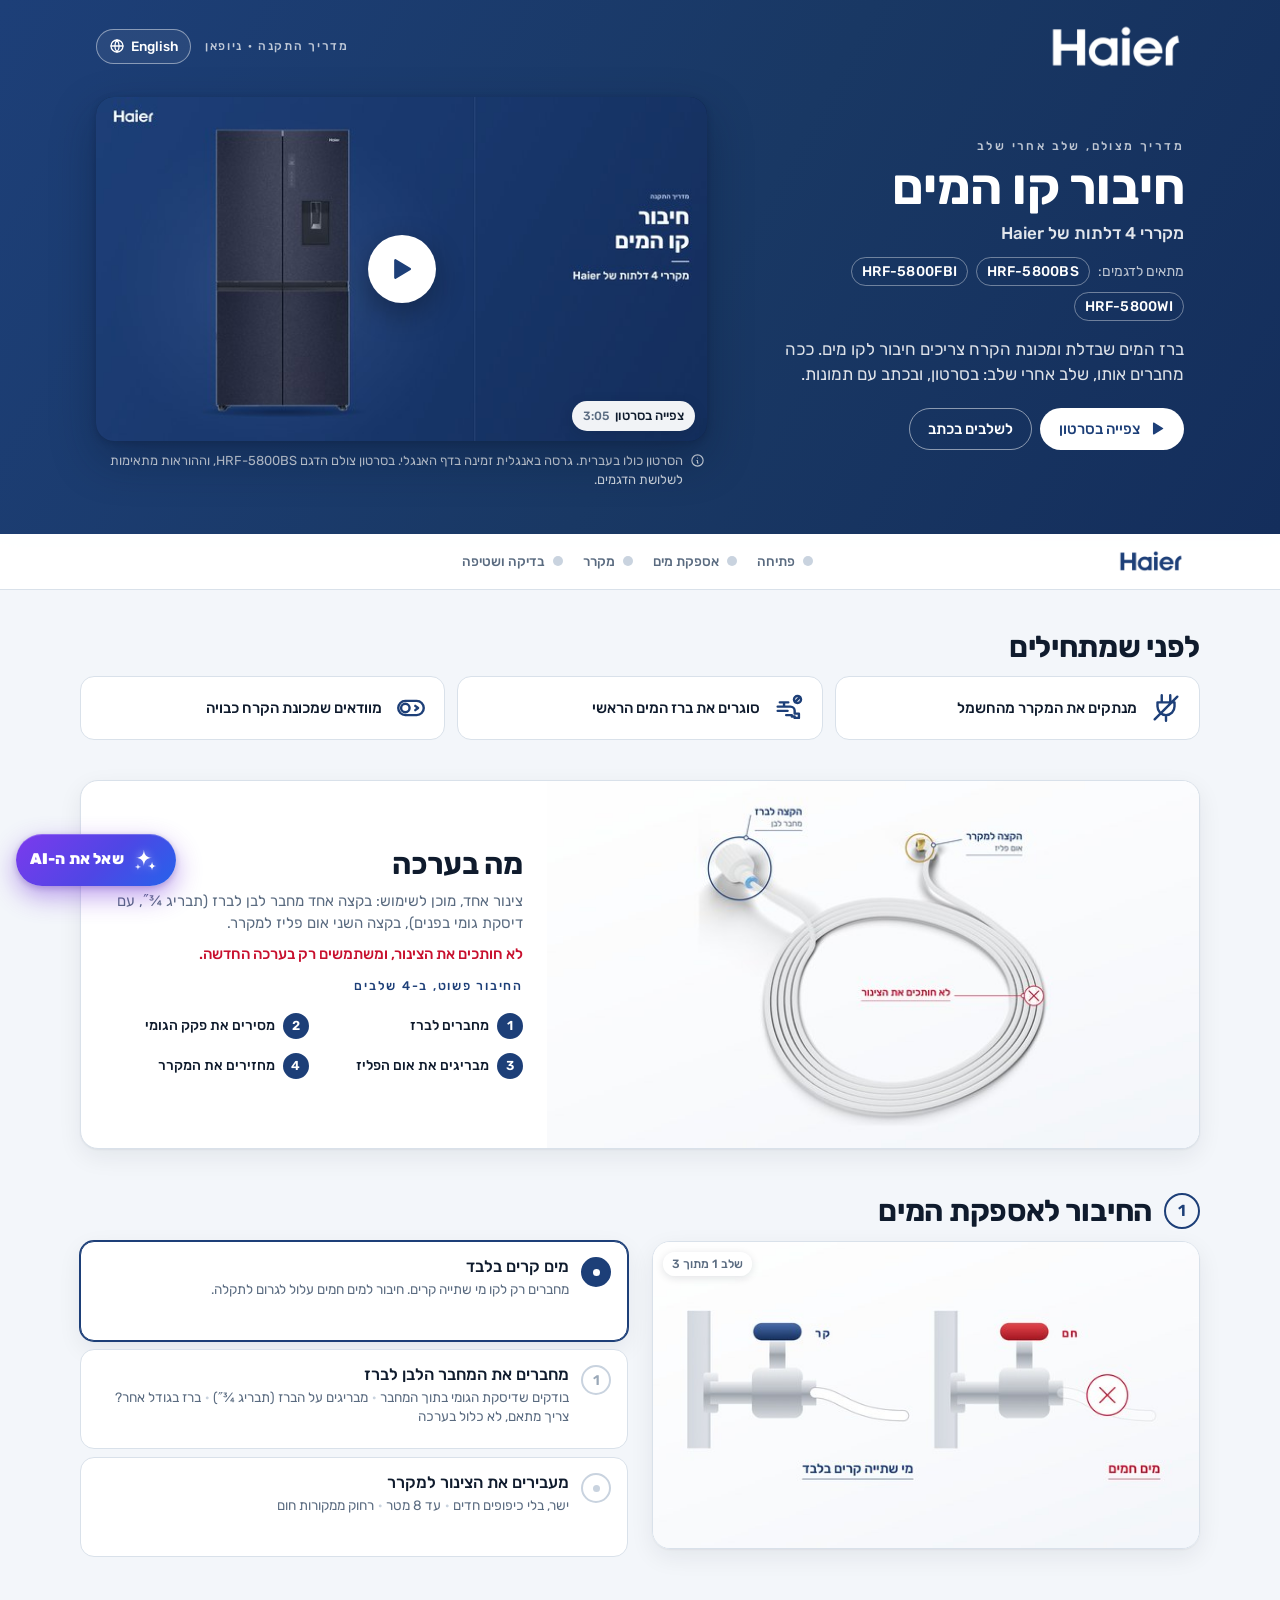
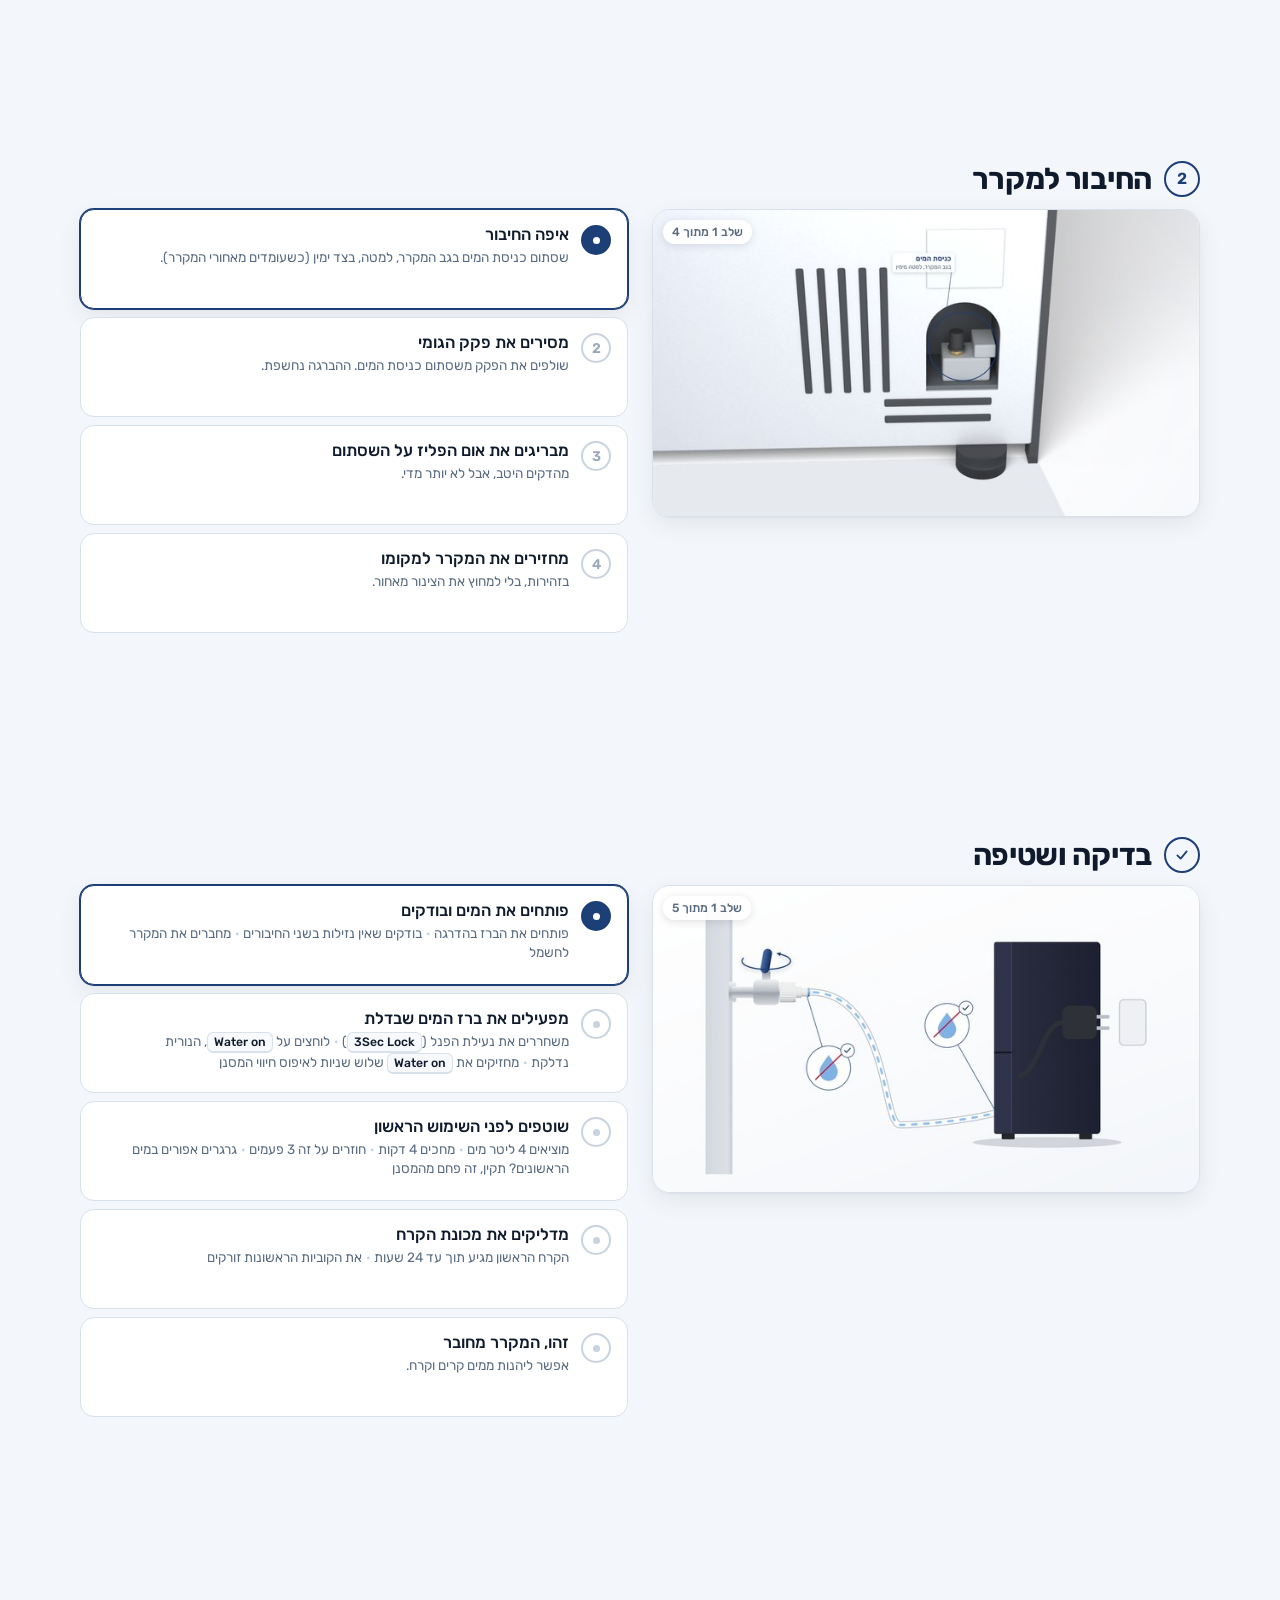
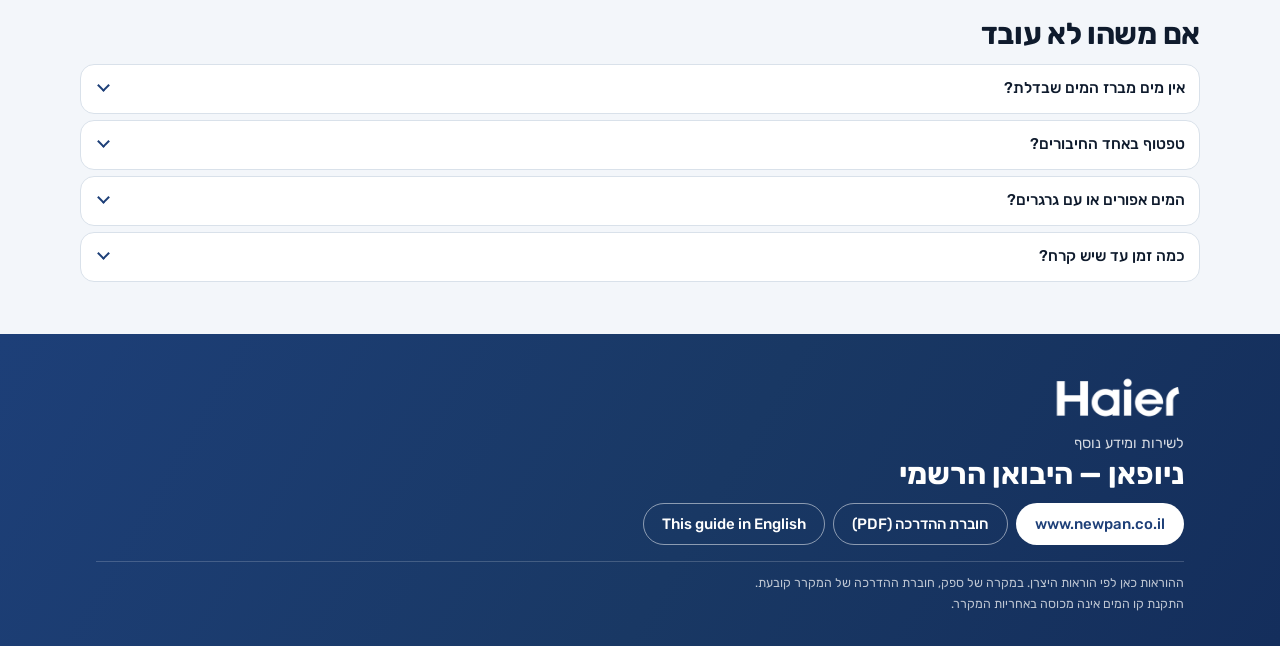
==== commit a37ad433: "Haier: general 4-door guide for HRF-5800BS/FBI/WI (video v2.6, model chips, assistant) Co-Authored-B" ====
--- a/haier-hrf-5800bs/index.html
+++ b/haier-hrf-5800bs/index.html
@@ -36,8 +36,8 @@
      SERVICE_PHONE: טלפון שירות (ריק = השורה לא מוצגת; בפוטר יש קישור לאתר ניופאן).
      ASSET_BASE: הנתיב לתיקיית הדף (img/, video/). כאן ריק; בדף האנגלי "../".
      ================================================================ */
-  var VIDEO_URL = "video/water-line-he.mp4?v=2.5";
-  var VIDEO_URL_VERTICAL = "video/water-line-he-vertical.mp4?v=2.5";
+  var VIDEO_URL = "video/water-line-he.mp4?v=2.6";
+  var VIDEO_URL_VERTICAL = "video/water-line-he-vertical.mp4?v=2.6";
   var MANUAL_URL = "";
   var SERVICE_PHONE = "";
   var ASSET_BASE = "";
@@ -45,7 +45,7 @@
   var GUIDE_TEXT = {
     videoSoon: "הסרטון יעלה בקרוב",
     videoSoonShort: "הסרטון בקרוב",
-    videoTitle: "סרטון: חיבור קו המים למקרר Haier HRF-5800BS",
+    videoTitle: "סרטון: חיבור קו המים למקררי 4 דלתות של Haier",
     videoVertical: " (לאורך)",
     stepOf: "שלב {i} מתוך {n}"
   };
@@ -53,8 +53,8 @@
 </script>
 <meta name="viewport" content="width=device-width, initial-scale=1, viewport-fit=cover">
 <meta name="robots" content="noindex, nofollow">
-<title>חיבור קו המים · Haier HRF-5800BS</title>
-<meta name="description" content="מדריך מצולם, שלב אחרי שלב: חיבור קו המים למקרר Haier HRF-5800BS — מה בערכה, חיבור לברז ולמקרר, בדיקה ושטיפה. ניופאן, היבואן הרשמי.">
+<title>חיבור קו המים · מקררי 4 דלתות של Haier</title>
+<meta name="description" content="מדריך מצולם, שלב אחרי שלב: חיבור קו המים למקררי 4 דלתות של Haier (HRF-5800BS, HRF-5800FBI, HRF-5800WI) — מה בערכה, חיבור לברז ולמקרר, בדיקה ושטיפה. ניופאן, היבואן הרשמי.">
 <link rel="canonical" href="https://mlb-code.github.io/newpan-guides/haier-hrf-5800bs/">
 <link rel="alternate" hreflang="he" href="https://mlb-code.github.io/newpan-guides/haier-hrf-5800bs/">
 <link rel="alternate" hreflang="en" href="https://mlb-code.github.io/newpan-guides/haier-hrf-5800bs/en/">
@@ -63,9 +63,9 @@
 <meta property="og:type" content="website">
 <meta property="og:locale" content="he_IL">
 <meta property="og:locale:alternate" content="en_US">
-<meta property="og:title" content="חיבור קו המים · Haier HRF-5800BS">
+<meta property="og:title" content="חיבור קו המים · מקררי 4 דלתות של Haier">
 <meta property="og:description" content="מדריך מצולם, שלב אחרי שלב. ניופאן — היבואן הרשמי.">
-<meta property="og:image" content="https://mlb-code.github.io/newpan-guides/haier-hrf-5800bs/img/he/poster.jpg">
+<meta property="og:image" content="https://mlb-code.github.io/newpan-guides/haier-hrf-5800bs/img/he/poster.jpg?v=2.6">
 <meta property="og:image:width" content="1280">
 <meta property="og:image:height" content="720">
 <link rel="icon" href="data:image/svg+xml,%3Csvg xmlns='http://www.w3.org/2000/svg' viewBox='0 0 32 32'%3E%3Crect width='32' height='32' rx='8' fill='%231D3F78'/%3E%3Cpath d='M16 6s-7 7.6-7 12.6a7 7 0 0 0 14 0C23 13.6 16 6 16 6z' fill='%23fff'/%3E%3C/svg%3E">
@@ -91,7 +91,8 @@
         <div class="hero-copy">
           <p class="eyebrow">מדריך מצולם, שלב אחרי שלב</p>
           <h1>חיבור קו המים</h1>
-          <p class="model ltr">Haier HRF-5800BS</p>
+          <p class="model">מקררי 4 דלתות של <span class="ltr">Haier</span></p>
+          <p class="models" aria-label="דגמים מתאימים"><span class="ml">מתאים לדגמים:</span> <span class="chip ltr">HRF-5800BS</span> <span class="chip ltr">HRF-5800FBI</span> <span class="chip ltr">HRF-5800WI</span></p>
           <p class="lead">ברז המים שבדלת ומכונת הקרח צריכים חיבור לקו מים. ככה מחברים אותו, שלב אחרי שלב: בסרטון, ובכתב עם תמונות.</p>
           <div class="hero-cta">
             <a class="btn btn-white" id="watch" href="#player"><svg viewBox="0 0 24 24" fill="currentColor" aria-hidden="true"><path d="M7 4.5v15a1 1 0 0 0 1.5.86l12.5-7.5a1 1 0 0 0 0-1.72L8.5 3.64A1 1 0 0 0 7 4.5z"/></svg>צפייה בסרטון</a>
@@ -100,7 +101,7 @@
         </div>
         <div class="hero-stage">
           <figure class="player" id="player" aria-label="סרטון ההדרכה">
-            <img class="poster" src="img/he/poster.jpg" srcset="img/he/poster-640.jpg 640w, img/he/poster.jpg 1280w" sizes="(min-width: 900px) 640px, 100vw" width="1280" height="720" alt="כרטיס הפתיחה של הסרטון: מקרר Haier HRF-5800BS על רקע כחול" fetchpriority="high">
+            <img class="poster" src="img/he/poster.jpg" srcset="img/he/poster-640.jpg 640w, img/he/poster.jpg 1280w" sizes="(min-width: 900px) 640px, 100vw" width="1280" height="720" alt="כרטיס הפתיחה של הסרטון: מקרר 4 דלתות של Haier על רקע כחול" fetchpriority="high">
             <button class="play" id="play" type="button" aria-label="הפעלת סרטון ההדרכה">
               <svg viewBox="0 0 24 24" fill="currentColor" aria-hidden="true"><path d="M7 4.5v15a1 1 0 0 0 1.5.86l12.5-7.5a1 1 0 0 0 0-1.72L8.5 3.64A1 1 0 0 0 7 4.5z"/></svg>
             </button>
@@ -123,7 +124,7 @@
               </div>
             </div>
           </figure>
-          <p class="player-note" id="player-note"><svg viewBox="0 0 24 24" fill="none" stroke="currentColor" stroke-width="1.8" stroke-linecap="round" stroke-linejoin="round" aria-hidden="true"><circle cx="12" cy="12" r="9"/><path d="M12 8h.01M11 12h1v4h1"/></svg><span>הסרטון כולו בעברית. גרסה באנגלית זמינה בדף האנגלי.</span></p>
+          <p class="player-note" id="player-note"><svg viewBox="0 0 24 24" fill="none" stroke="currentColor" stroke-width="1.8" stroke-linecap="round" stroke-linejoin="round" aria-hidden="true"><circle cx="12" cy="12" r="9"/><path d="M12 8h.01M11 12h1v4h1"/></svg><span>הסרטון כולו בעברית. גרסה באנגלית זמינה בדף האנגלי. בסרטון צולם הדגם <span class="ltr">HRF-5800BS</span>, וההוראות מתאימות לשלושת הדגמים.</span></p>
         </div>
       </div>
     </div>
@@ -297,6 +298,6 @@
 </div>
 
 <script src="haier.js" defer></script>
-<script src="../assistant/assistant.js?v=5" data-product="haier" data-lang="he" defer></script>
+<script src="../assistant/assistant.js?v=6" data-product="haier" data-lang="he" defer></script>
 </body>
 </html>
--- a/haier-hrf-5800bs/haier.css
+++ b/haier-hrf-5800bs/haier.css
@@ -48,6 +48,8 @@
 .hero-copy .eyebrow { margin: 0 0 6px; font-size: 12px; letter-spacing: .2em; text-transform: uppercase; font-weight: 500; color: rgba(255,255,255,.72); }
 .hero-copy h1 { margin: 0; font-size: var(--t1); line-height: 1.05; font-weight: 700; letter-spacing: -.01em; }
 .hero-copy .model { margin: 8px 0 0; font-size: 17px; font-weight: 500; color: rgba(255,255,255,.88); }
+.hero-copy .models { margin: 10px 0 0; display: flex; flex-wrap: wrap; align-items: center; gap: 6px 8px; font-size: 14px; color: rgba(255,255,255,.72); }
+.hero-copy .models .chip { padding: 3px 10px; border: 1px solid rgba(255,255,255,.38); border-radius: 999px; color: #fff; font-weight: 500; letter-spacing: .02em; }
 .hero-copy .lead { margin: 12px 0 0; font-size: 15.5px; color: rgba(255,255,255,.86); max-width: 46ch; }
 .hero-cta { display: flex; flex-wrap: wrap; gap: 8px; margin-top: 14px; }
 .btn {
